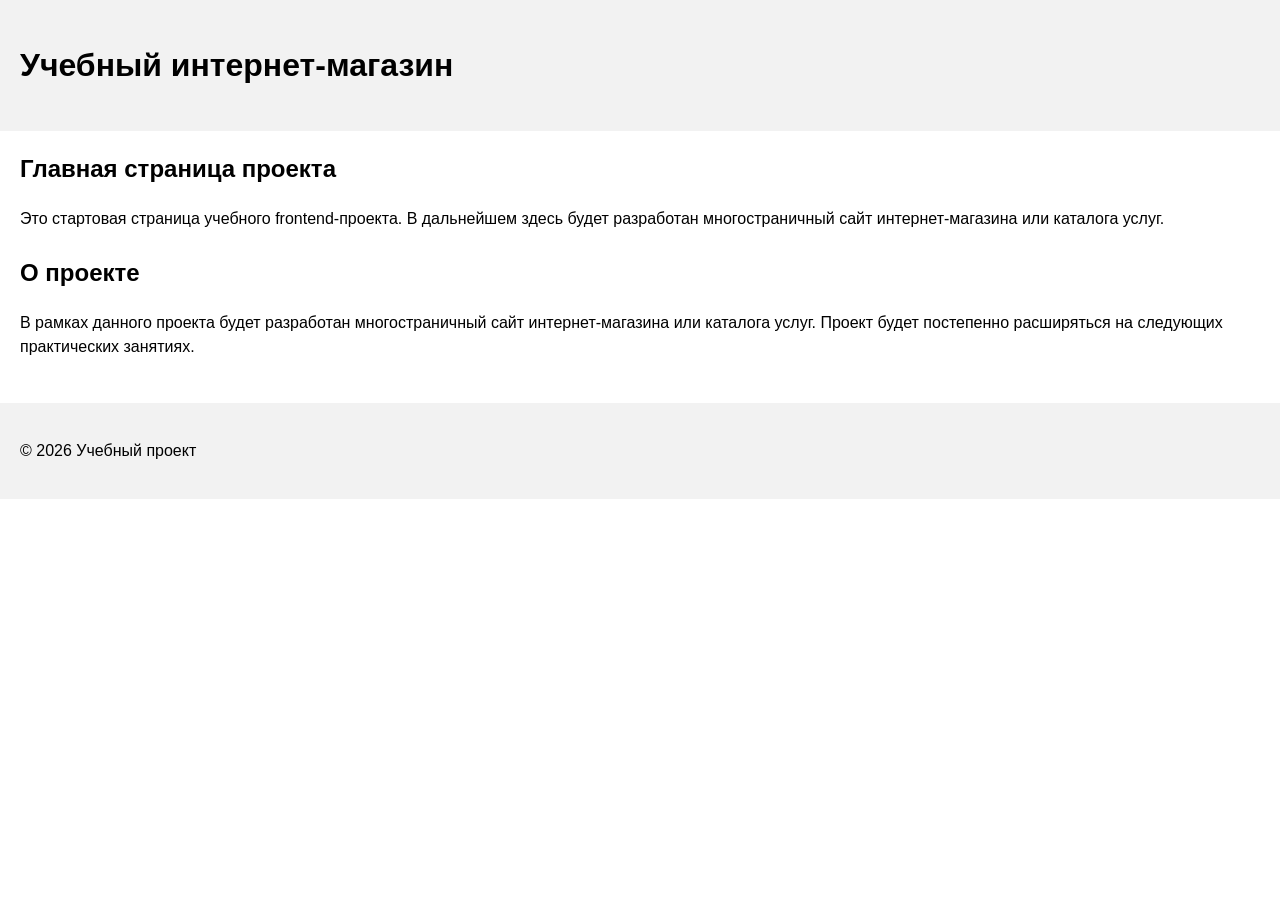
==== index.html @ 0b321aee "feat: add project description section" ====
<!DOCTYPE html>
<html lang="ru">
<head>
  <meta charset="UTF-8">
  <meta name="viewport" content="width=device-width, initial-scale=1.0">
  <title>Каталог товаров</title>
  <link rel="stylesheet" href="css/style.css">
</head>
<body>
  <header>
    <h1>Учебный интернет-магазин</h1>
  </header>

  <main>
    <section>
      <h2>Главная страница проекта</h2>
      <p>
        Это стартовая страница учебного frontend-проекта.
        В дальнейшем здесь будет разработан многостраничный сайт
        интернет-магазина или каталога услуг.
      </p>
    </section>
    <section>
  <h2>О проекте</h2>
  <p>
    В рамках данного проекта будет разработан многостраничный сайт
    интернет-магазина или каталога услуг. Проект будет постепенно
    расширяться на следующих практических занятиях.
  </p>
</section>
  </main>

  <footer>
    <p>&copy; 2026 Учебный проект</p>
  </footer>
</body>
</html>
---- css/style.css ----
body {
  margin: 0;
  font-family: Arial, sans-serif;
  line-height: 1.5;
}

header,
main,
footer {
  padding: 20px;
}

header {
  background-color: #f2f2f2;
}

footer {
  background-color: #f2f2f2;
}

section {
  margin-bottom: 24px;
}

section h2 {
  margin-top: 0;
}
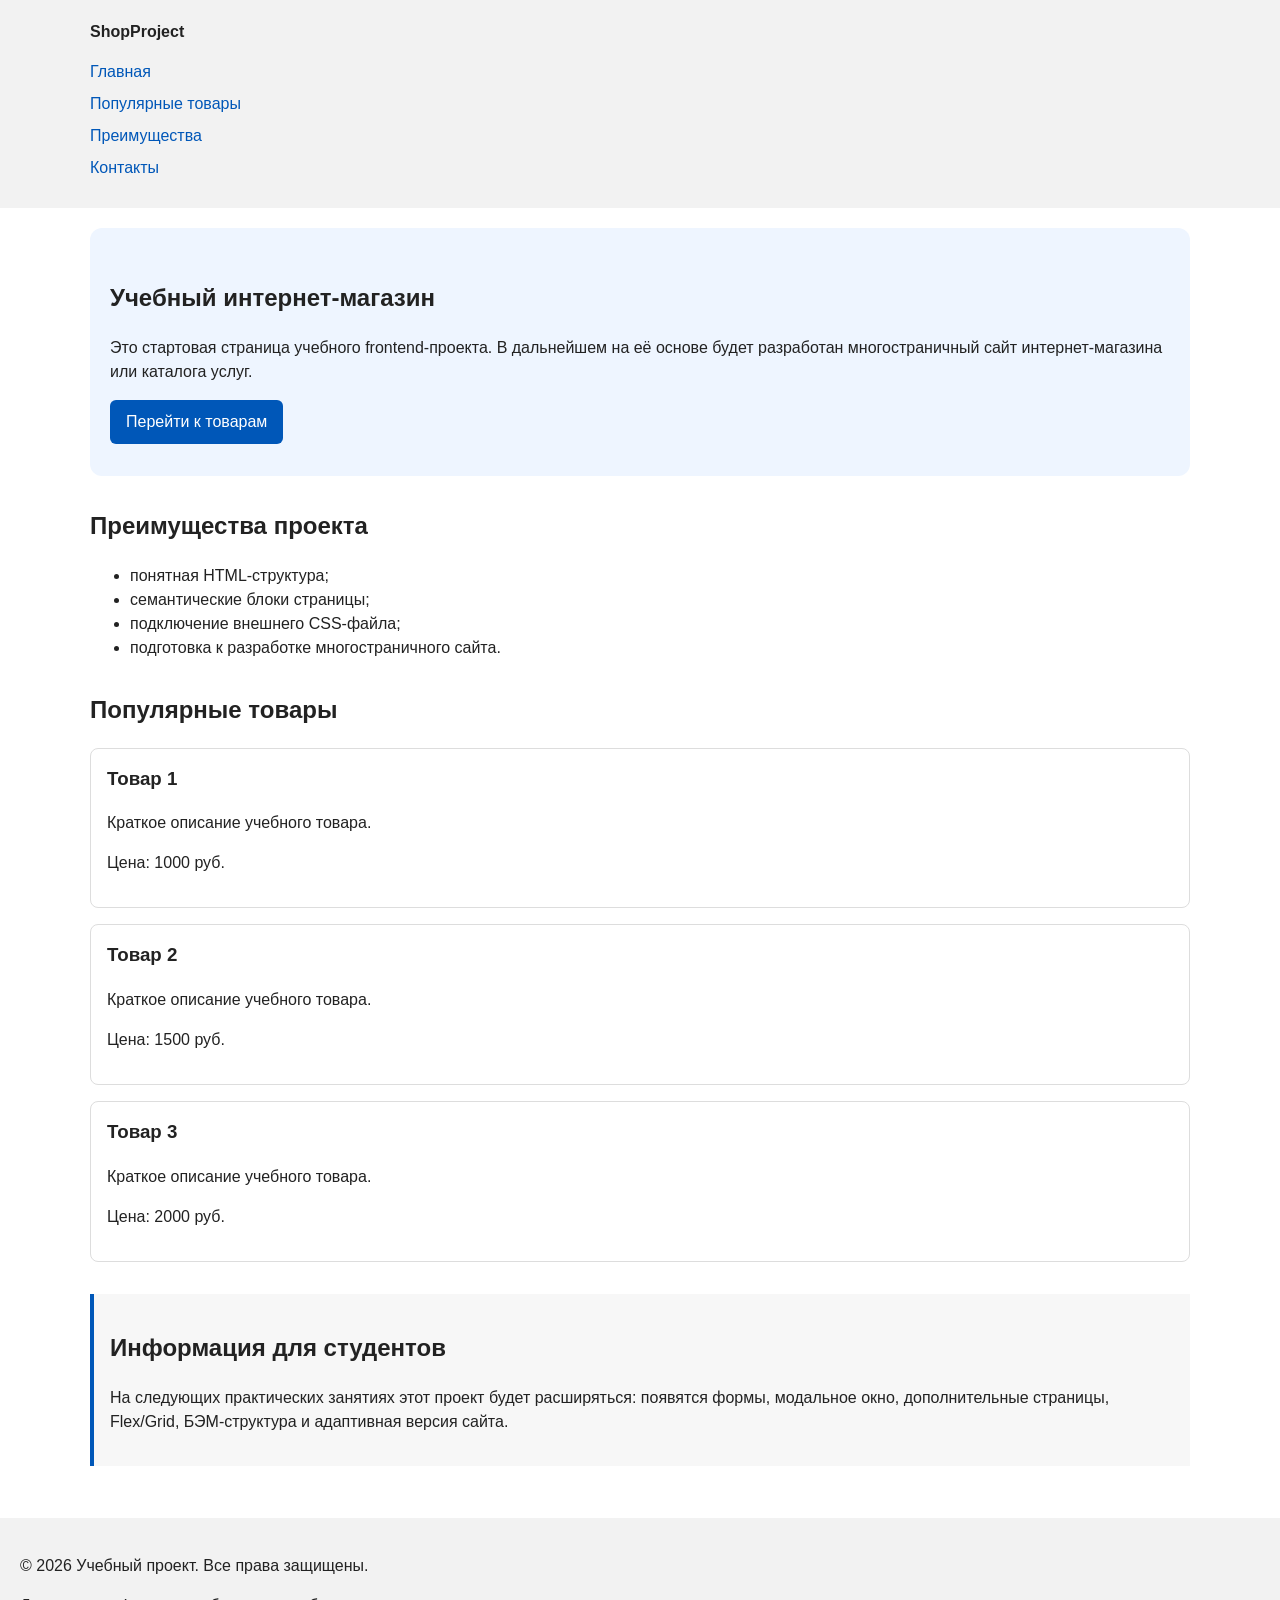
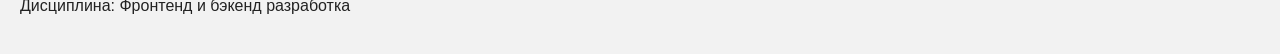
==== commit b75ab340: "feat: add semantic HTML structure and base CSS styles" ====
--- a/index.html
+++ b/index.html
@@ -6,32 +6,84 @@
   <title>Каталог товаров</title>
   <link rel="stylesheet" href="css/style.css">
 </head>
+
 <body>
   <header>
-    <h1>Учебный интернет-магазин</h1>
-  </header>
+  <div class="site-header">
+    <a class="site-logo" href="index.html">ShopProject</a>
 
-  <main>
-    <section>
-      <h2>Главная страница проекта</h2>
-      <p>
-        Это стартовая страница учебного frontend-проекта.
-        В дальнейшем здесь будет разработан многостраничный сайт
-        интернет-магазина или каталога услуг.
-      </p>
-    </section>
-    <section>
-  <h2>О проекте</h2>
+    <nav class="site-nav" aria-label="Основная навигация">
+      <ul class="site-nav__list">
+        <li><a href="index.html">Главная</a></li>
+        <li><a href="#popular">Популярные товары</a></li>
+        <li><a href="#advantages">Преимущества</a></li>
+        <li><a href="#contacts">Контакты</a></li>
+      </ul>
+    </nav>
+  </div>
+</header>
+
+<main>
+  <!-- Основное содержимое страницы -->
+   <section class="hero">
+  <h1>Учебный интернет-магазин</h1>
   <p>
-    В рамках данного проекта будет разработан многостраничный сайт
-    интернет-магазина или каталога услуг. Проект будет постепенно
-    расширяться на следующих практических занятиях.
+    Это стартовая страница учебного frontend-проекта.
+    В дальнейшем на её основе будет разработан многостраничный сайт
+    интернет-магазина или каталога услуг.
   </p>
+  <a class="button" href="#popular">Перейти к товарам</a>
 </section>
-  </main>
 
-  <footer>
-    <p>&copy; 2026 Учебный проект</p>
-  </footer>
+<section class="section" id="advantages">
+  <h2>Преимущества проекта</h2>
+
+  <ul class="advantages-list">
+    <li>понятная HTML-структура;</li>
+    <li>семантические блоки страницы;</li>
+    <li>подключение внешнего CSS-файла;</li>
+    <li>подготовка к разработке многостраничного сайта.</li>
+  </ul>
+</section>
+
+<section class="section" id="popular">
+  <h2>Популярные товары</h2>
+
+  <article class="product-card">
+    <h3>Товар 1</h3>
+    <p>Краткое описание учебного товара.</p>
+    <p>Цена: 1000 руб.</p>
+  </article>
+
+  <article class="product-card">
+    <h3>Товар 2</h3>
+    <p>Краткое описание учебного товара.</p>
+    <p>Цена: 1500 руб.</p>
+  </article>
+
+  <article class="product-card">
+    <h3>Товар 3</h3>
+    <p>Краткое описание учебного товара.</p>
+    <p>Цена: 2000 руб.</p>
+  </article>
+</section>
+
+<aside class="aside-info">
+  <h2>Информация для студентов</h2>
+  <p>
+    На следующих практических занятиях этот проект будет расширяться:
+    появятся формы, модальное окно, дополнительные страницы, Flex/Grid,
+    БЭМ-структура и адаптивная версия сайта.
+  </p>
+</aside>
+
+</main>
+
+<footer id="contacts">
+  <p>&copy; 2026 Учебный проект. Все права защищены.</p>
+  <p>Дисциплина: Фронтенд и бэкенд разработка</p>
+</footer>
+
 </body>
+
 </html>
--- a/css/style.css
+++ b/css/style.css
@@ -1,15 +1,195 @@
+/* 
+  Универсальное правило для всех элементов.
+  border-box делает расчёт размеров более понятным:
+  width включает content, padding и border.
+*/
+* {
+  box-sizing: border-box;
+}
+
+/*
+  Убираем стандартный внешний отступ браузера у body.
+  Без этого вокруг страницы может появиться белая рамка.
+*/
 body {
   margin: 0;
   font-family: Arial, sans-serif;
   line-height: 1.5;
-}
-
+  color: #222222;
+  background-color: #ffffff;
+}
+
+/*
+  Задаём внутренние отступы для основных областей страницы.
+  Это делает содержимое визуально отделённым от краёв окна браузера.
+*/
 header,
 main,
 footer {
   padding: 20px;
 }
 
+/*
+  Оформляем шапку страницы.
+  Пока используется простой светло-серый фон.
+*/
+header {
+  background-color: #f2f2f2;
+}
+
+/*
+  Оформляем подвал страницы тем же фоном,
+  чтобы визуально отделить его от основного содержимого.
+*/
+footer {
+  background-color: #f2f2f2;
+}
+
+/*
+  Ограничиваем ширину содержимого шапки,
+  чтобы оно не растягивалось слишком сильно на широких экранах.
+*/
+.site-header {
+  max-width: 1100px;
+  margin: 0 auto;
+}
+
+/*
+  Оформляем текстовый логотип.
+*/
+.site-logo {
+  font-weight: bold;
+  text-decoration: none;
+  color: #222222;
+}
+
+/*
+  Убираем стандартные отступы и маркеры списка навигации.
+*/
+.site-nav__list {
+  padding: 0;
+  margin: 16px 0 0;
+  list-style: none;
+}
+
+/*
+  Добавляем расстояние между пунктами меню.
+*/
+.site-nav__list li {
+  margin-bottom: 8px;
+}
+
+/*
+  Оформляем ссылки меню.
+*/
+.site-nav__list a {
+  color: #0057b8;
+  text-decoration: none;
+}
+
+/*
+  При наведении мыши подчёркиваем ссылку.
+  Подробно состояния интерфейса будут рассмотрены в практической работе 1.7.
+*/
+.site-nav__list a:hover {
+  text-decoration: underline;
+}
+
+/*
+  Hero-блок — первый крупный блок страницы.
+  Он визуально отделяется от остальных разделов фоном и отступами.
+*/
+.hero {
+  max-width: 1100px;
+  margin: 0 auto 32px;
+  padding: 32px 20px;
+  background-color: #eef5ff;
+  border-radius: 12px;
+}
+
+/*
+  Общий класс для разделов страницы.
+*/
+.section {
+  max-width: 1100px;
+  margin: 0 auto 32px;
+}
+
+/*
+  Убираем лишний верхний отступ у заголовков разделов.
+*/
+.section h2 {
+  margin-top: 0;
+}
+
+/*
+  Карточка товара — самостоятельный блок.
+  На следующих занятиях карточки будут доработаны и выстроены в сетку.
+*/
+.product-card {
+  margin-bottom: 16px;
+  padding: 16px;
+  border: 1px solid #dddddd;
+  border-radius: 8px;
+  background-color: #ffffff;
+}
+
+/*
+  Убираем лишний верхний отступ у заголовка карточки.
+*/
+.product-card h3 {
+  margin-top: 0;
+}
+
+/*
+  Пока это обычная ссылка, но визуально она оформляется как кнопка.
+*/
+.button {
+  display: inline-block;
+  padding: 10px 16px;
+  color: #ffffff;
+  background-color: #0057b8;
+  text-decoration: none;
+  border-radius: 6px;
+}
+
+/*
+  Простое состояние наведения для кнопки.
+*/
+.button:hover {
+  background-color: #003f86;
+}
+
+/*
+  Дополнительный информационный блок.
+*/
+.aside-info {
+  max-width: 1100px;
+  margin: 0 auto 32px;
+  padding: 16px;
+  border-left: 4px solid #0057b8;
+  background-color: #f7f7f7;
+}
+
+
+
+
+
+
+
+
+
+
+
+
+
+
+header,
+main,
+footer {
+  padding: 20px;
+}
+
 header {
   background-color: #f2f2f2;
 }
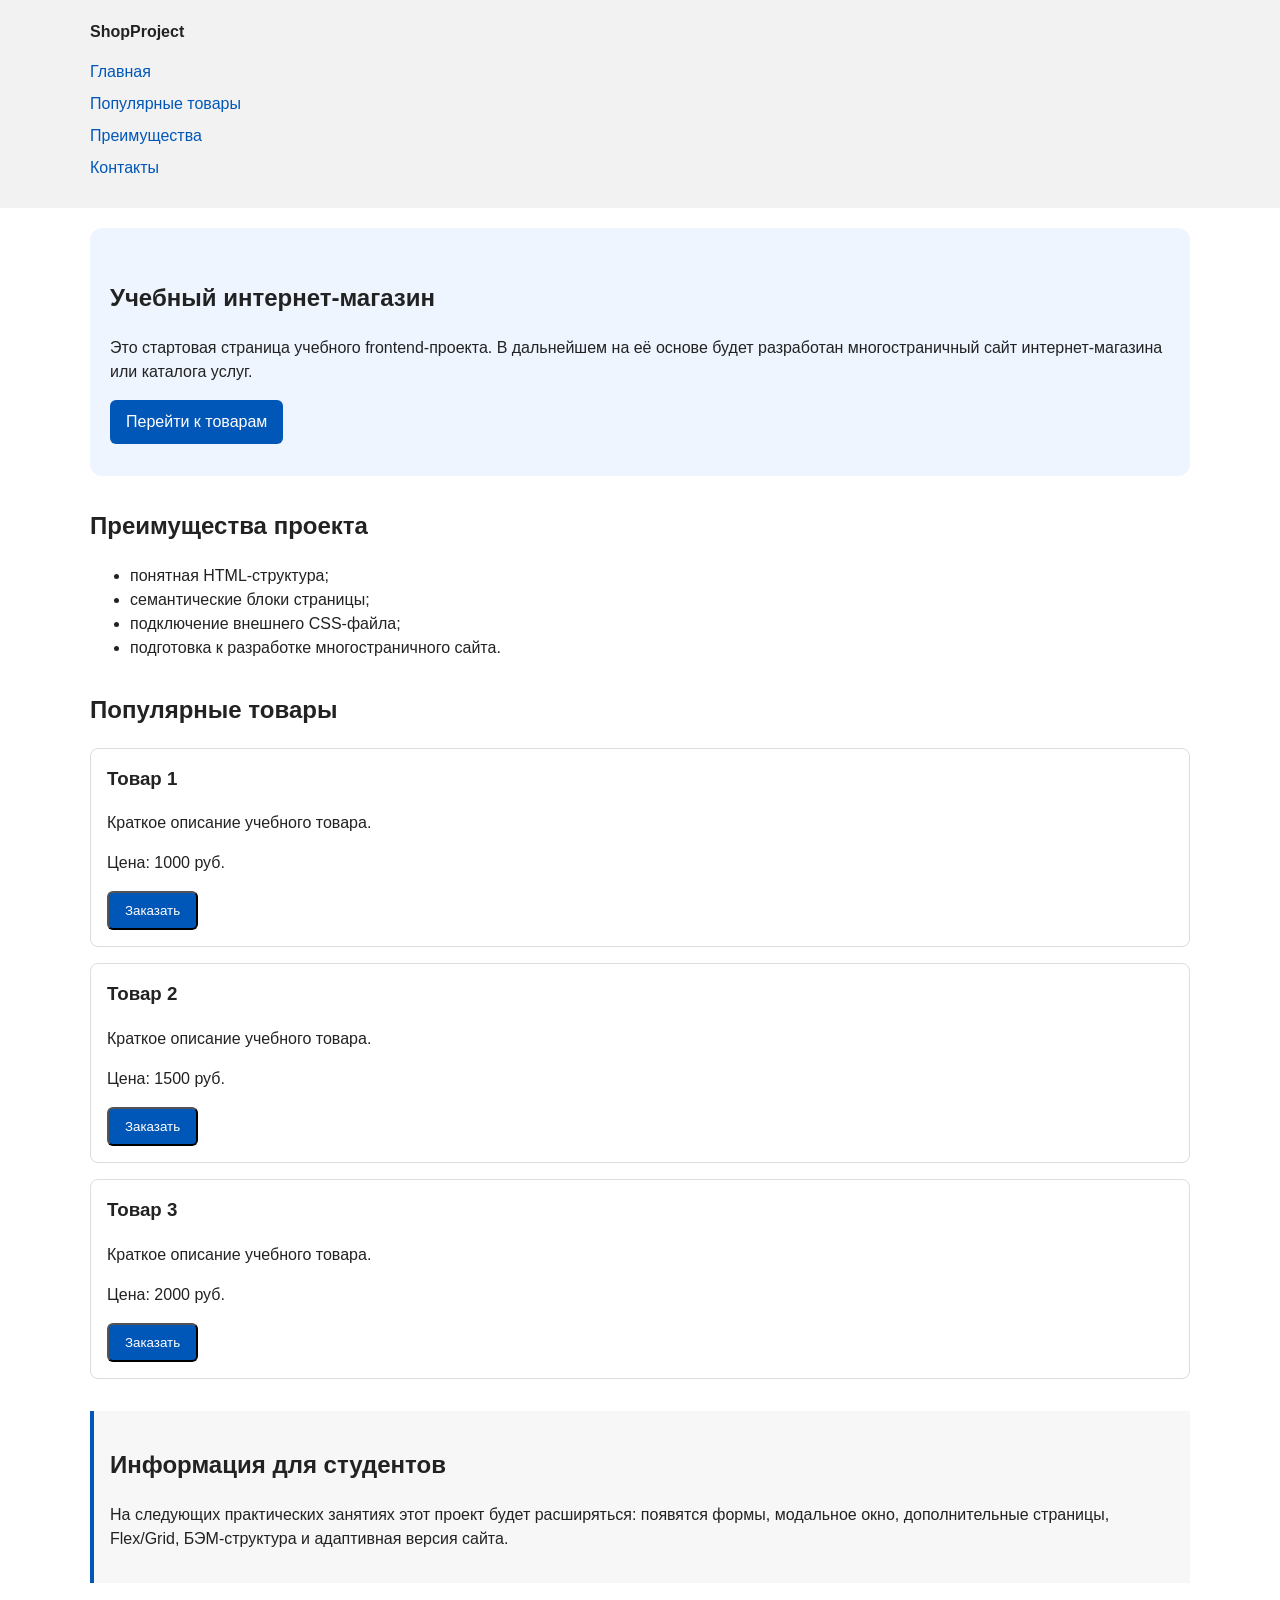
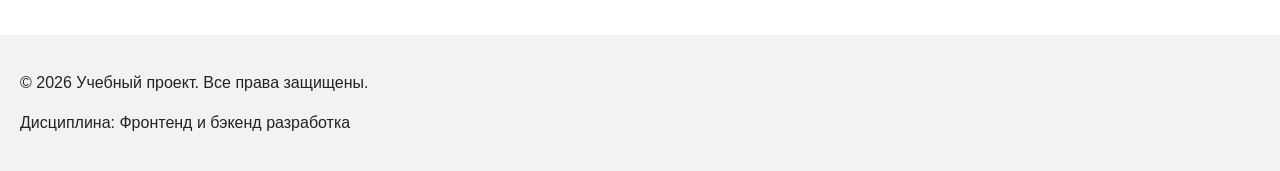
==== commit 8013ca95: "feat: add order form modal and validation" ====
--- a/index.html
+++ b/index.html
@@ -5,6 +5,7 @@
   <meta name="viewport" content="width=device-width, initial-scale=1.0">
   <title>Каталог товаров</title>
   <link rel="stylesheet" href="css/style.css">
+  <script src="js/main.js" defer></script>
 </head>
 
 <body>
@@ -53,18 +54,22 @@
     <h3>Товар 1</h3>
     <p>Краткое описание учебного товара.</p>
     <p>Цена: 1000 руб.</p>
+    <button class="button product-card__button" type="button" data-product="Товар 1">Заказать</button>
+
   </article>
 
   <article class="product-card">
     <h3>Товар 2</h3>
     <p>Краткое описание учебного товара.</p>
     <p>Цена: 1500 руб.</p>
+    <button class="button product-card__button" type="button" data-product="Товар 1">Заказать</button>
   </article>
 
   <article class="product-card">
     <h3>Товар 3</h3>
     <p>Краткое описание учебного товара.</p>
     <p>Цена: 2000 руб.</p>
+    <button class="button product-card__button" type="button" data-product="Товар 1">Заказать</button>
   </article>
 </section>
 
@@ -84,6 +89,103 @@
   <p>Дисциплина: Фронтенд и бэкенд разработка</p>
 </footer>
 
+<dialog class="order-dialog" id="order-dialog" aria-labelledby="order-dialog-title">
+  <h2 id="order-dialog-title">Оформление заявки</h2>
+
+  <form class="order-form" id="order-form" action="#" method="post" novalidate>
+    <input id="selected-product" name="selected-product" type="hidden">
+
+    <div class="form-field">
+      <label for="order-name">Имя</label>
+      <input
+        id="order-name"
+        name="name"
+        type="text"
+        placeholder="Введите ваше имя"
+        minlength="2"
+        autocomplete="given-name"
+        required
+      >
+    </div>
+
+    <div class="form-field">
+      <label for="order-email">E-mail</label>
+      <input
+        id="order-email"
+        name="email"
+        type="email"
+        placeholder="example@mail.ru"
+        autocomplete="email"
+        required
+      >
+    </div>
+
+    <div class="form-field">
+      <label for="order-phone">Телефон</label>
+      <input
+        id="order-phone"
+        name="phone"
+        type="tel"
+        inputmode="tel"
+        placeholder="+7 (900) 000-00-00"
+        pattern="^\+7 \(\d{3}\) \d{3}-\d{2}-\d{2}$"
+        required
+      >
+      <small>Формат: +7 (900) 000-00-00</small>
+    </div>
+
+    <div class="form-field">
+      <label for="order-date">Дата связи</label>
+      <input
+        id="order-date"
+        name="date"
+        type="date"
+      >
+    </div>
+
+    <div class="form-field">
+      <label for="order-topic">Тема заявки</label>
+      <select id="order-topic" name="topic" required>
+        <option value="">Выберите тему</option>
+        <option value="product">Заказ товара</option>
+        <option value="consultation">Консультация</option>
+        <option value="delivery">Доставка</option>
+      </select>
+    </div>
+
+    <div class="form-field">
+      <label for="order-comment">Комментарий</label>
+      <textarea
+        id="order-comment"
+        name="comment"
+        rows="4"
+        placeholder="Укажите дополнительную информацию"
+      ></textarea>
+    </div>
+
+    <div class="form-field form-field--checkbox">
+      <label>
+        <input
+          id="order-agreement"
+          name="agreement"
+          type="checkbox"
+          required
+        >
+        Я согласен на обработку данных
+      </label>
+    </div>
+
+    <div class="form-actions">
+      <button type="button" id="close-order-dialog">Закрыть</button>
+      <button type="submit">Отправить заявку</button>
+    </div>
+  </form>
+</dialog>
+
+<p class="success-message" id="success-message" hidden>
+  Форма успешно отправлена!
+</p>
+
 </body>
 
 </html>
--- a/css/style.css
+++ b/css/style.css
@@ -171,37 +171,104 @@
   background-color: #f7f7f7;
 }
 
-
-
-
-
-
-
-
-
-
-
-
-
-
-header,
-main,
-footer {
-  padding: 20px;
-}
-
-header {
-  background-color: #f2f2f2;
-}
-
-footer {
-  background-color: #f2f2f2;
-}
-
-section {
-  margin-bottom: 24px;
-}
-
-section h2 {
-  margin-top: 0;
-}
+/*
+  Модальное окно.
+  Элемент dialog сам умеет открываться поверх страницы.
+*/
+.order-dialog {
+  width: min(100% - 32px, 560px);
+  padding: 24px;
+  border: none;
+  border-radius: 12px;
+}
+
+/*
+  Затемнение фона за модальным окном.
+*/
+.order-dialog::backdrop {
+  background-color: rgba(0, 0, 0, 0.5);
+}
+
+/*
+  Поле формы.
+  Каждый блок получает нижний отступ.
+*/
+.form-field {
+  margin-bottom: 16px;
+}
+
+/*
+  Подпись поля.
+*/
+.form-field label {
+  display: block;
+  margin-bottom: 6px;
+}
+
+/*
+  Основные поля формы.
+*/
+.form-field input,
+.form-field select,
+.form-field textarea {
+  width: 100%;
+  padding: 10px 12px;
+  border: 1px solid #cccccc;
+  border-radius: 6px;
+  font: inherit;
+}
+
+/*
+  Checkbox не должен занимать всю ширину.
+*/
+.form-field input[type="checkbox"] {
+  width: auto;
+}
+
+/*
+  Подсказка под полем телефона.
+*/
+.form-field small {
+  display: block;
+  margin-top: 4px;
+  color: #666666;
+}
+
+/*
+  Видимый фокус для клавиатурной навигации.
+*/
+.form-field input:focus-visible,
+.form-field select:focus-visible,
+.form-field textarea:focus-visible,
+.form-actions button:focus-visible {
+  outline: 2px solid #0057b8;
+  outline-offset: 2px;
+}
+
+/*
+  Подсветка ошибочных полей.
+  Атрибут aria-invalid будет добавляться через JavaScript.
+*/
+[aria-invalid="true"] {
+  border-color: #b00020;
+}
+
+/*
+  Кнопки формы.
+*/
+.form-actions {
+  display: flex;
+  gap: 12px;
+  margin-top: 20px;
+}
+
+/*
+  Сообщение об успешной отправке.
+*/
+.success-message {
+  max-width: 1100px;
+  margin: 24px auto;
+  padding: 16px;
+  border-left: 4px solid #168a2f;
+  background-color: #eefaf0;
+}
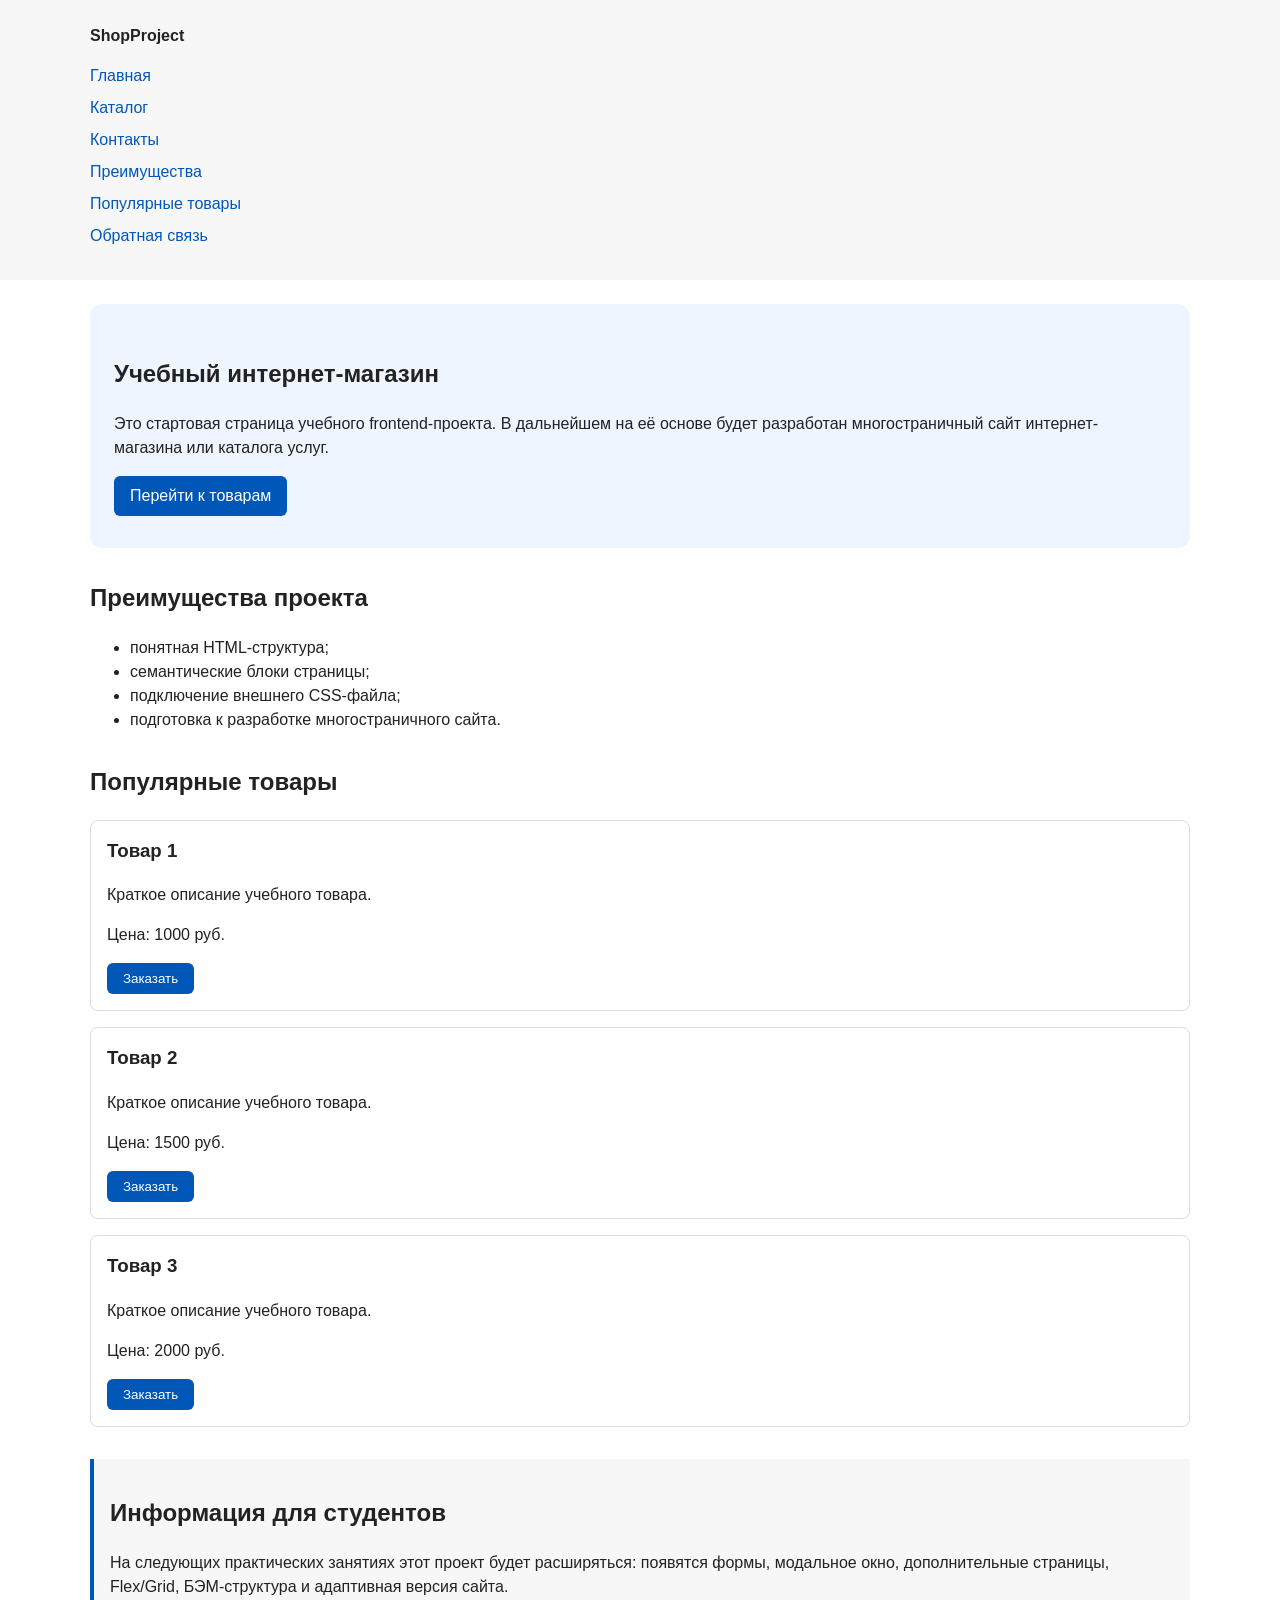
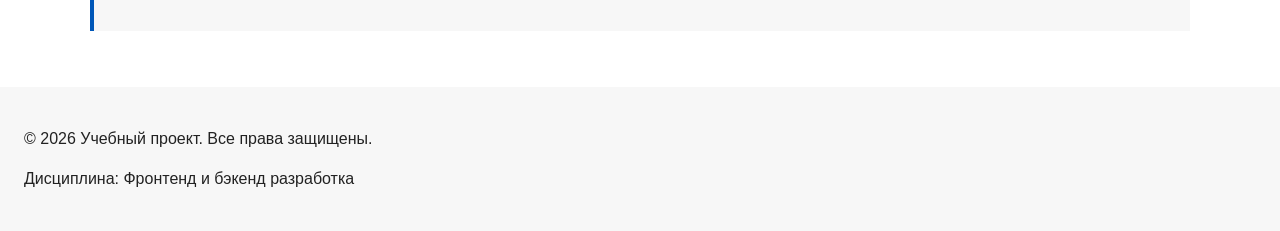
==== commit 439623d3: "feat: add multi-page structure navigation and anchors" ====
--- a/index.html
+++ b/index.html
@@ -6,23 +6,30 @@
   <title>Каталог товаров</title>
   <link rel="stylesheet" href="css/style.css">
   <script src="js/main.js" defer></script>
+  <meta property="og:type" content="website">
+  <meta property="og:title" content="Учебный интернет-магазин">
+  <meta property="og:description" content="Учебный frontend-проект интернет-магазина.">
+  <meta property="og:image" content="https://yuli0807.github.io/kr1-html-css-shop/images/preview.jpg">
+
 </head>
 
 <body>
   <header>
-  <div class="site-header">
-    <a class="site-logo" href="index.html">ShopProject</a>
+    <div class="site-header">
+      <a class="site-logo" href="index.html">ShopProject</a>
 
-    <nav class="site-nav" aria-label="Основная навигация">
-      <ul class="site-nav__list">
-        <li><a href="index.html">Главная</a></li>
-        <li><a href="#popular">Популярные товары</a></li>
-        <li><a href="#advantages">Преимущества</a></li>
-        <li><a href="#contacts">Контакты</a></li>
-      </ul>
-    </nav>
-  </div>
-</header>
+      <nav class="site-nav" aria-label="Основная навигация">
+        <ul class="site-nav__list">
+          <li><a href="index.html">Главная</a></li>
+          <li><a href="catalog.html">Каталог</a></li>
+          <li><a href="contacts.html">Контакты</a></li>
+          <li><a href="index.html#advantages">Преимущества</a></li>
+          <li><a href="index.html#popular">Популярные товары</a></li>
+          <li><a href="index.html#contacts">Обратная связь</a></li>
+        </ul>
+      </nav>
+    </div>
+  </header>
 
 <main>
   <!-- Основное содержимое страницы -->
@@ -55,7 +62,6 @@
     <p>Краткое описание учебного товара.</p>
     <p>Цена: 1000 руб.</p>
     <button class="button product-card__button" type="button" data-product="Товар 1">Заказать</button>
-
   </article>
 
   <article class="product-card">
--- a/css/style.css
+++ b/css/style.css
@@ -1,3 +1,57 @@
+/* 
+  Плавная прокрутка к якорям 
+*/
+html {
+  scroll-behavior: smooth;
+}
+
+
+
+
+
+/* ===============================
+   1. Переменные проекта
+   =============================== */
+
+:root {
+  /* Основные цвета проекта */
+  --color-bg: #ffffff;
+  --color-text: #222222;
+  --color-muted: #666666;
+  --color-primary: #0057b8;
+  --color-primary-dark: #003f86;
+  --color-border: #dddddd;
+  --color-surface: #f7f7f7;
+  --color-surface-accent: #eef5ff;
+  --color-danger: #b00020;
+  --color-success: #168a2f;
+  --color-success-bg: #eefaf0;
+  --color-white: #ffffff;
+
+  /* Отступы */
+  --space-xs: 4px;
+  --space-sm: 8px;
+  --space-md: 16px;
+  --space-lg: 24px;
+  --space-xl: 32px;
+
+  /* Скругления */
+  --radius-sm: 6px;
+  --radius-md: 8px;
+  --radius-lg: 12px;
+
+  /* Размеры */
+  --container-width: 1100px;
+}
+
+
+
+
+
+/* ===============================
+   2. Базовые стили
+   =============================== */
+
 /* 
   Универсальное правило для всех элементов.
   border-box делает расчёт размеров более понятным:
@@ -15,8 +69,8 @@
   margin: 0;
   font-family: Arial, sans-serif;
   line-height: 1.5;
-  color: #222222;
-  background-color: #ffffff;
+  color: var(--color-text);
+  background-color: var(--color-bg);
 }
 
 /*
@@ -33,8 +87,14 @@
   Оформляем шапку страницы.
   Пока используется простой светло-серый фон.
 */
+header,
+main,
+footer {
+  padding: var(--space-lg);
+}
+
 header {
-  background-color: #f2f2f2;
+  background-color: var(--color-surface);
 }
 
 /*
@@ -42,8 +102,69 @@
   чтобы визуально отделить его от основного содержимого.
 */
 footer {
-  background-color: #f2f2f2;
-}
+  background-color: var(--color-surface);
+}
+
+
+
+
+
+/* ===============================
+   3. Общие элементы интерфейса
+   =============================== */
+
+a {
+  color: var(--color-primary);
+}
+
+a:hover {
+  color: var(--color-primary-dark);
+}
+
+a:focus-visible {
+  outline: 2px solid var(--color-primary);
+  outline-offset: 3px;
+}
+
+/*
+  Пока это обычная ссылка, но визуально она оформляется как кнопка.
+*/
+.button {
+  display: inline-block;
+  padding: var(--space-sm) var(--space-md);
+  color: var(--color-white);
+  background-color: var(--color-primary);
+  text-decoration: none;
+  border: none;
+  border-radius: var(--radius-sm);
+  cursor: pointer;
+}
+
+/*
+  Простое состояние наведения для кнопки.
+*/
+.button:hover {
+  color: var(--color-white);
+  background-color: var(--color-primary-dark);
+}
+
+.button:focus-visible {
+  outline: 2px solid var(--color-primary);
+  outline-offset: 3px;
+}
+
+.button:disabled {
+  opacity: 0.6;
+  cursor: not-allowed;
+}
+
+
+
+
+
+/* ===============================
+   4. Компоненты страницы
+   =============================== */
 
 /*
   Ограничиваем ширину содержимого шапки,
@@ -100,24 +221,18 @@
   Он визуально отделяется от остальных разделов фоном и отступами.
 */
 .hero {
-  max-width: 1100px;
-  margin: 0 auto 32px;
-  padding: 32px 20px;
-  background-color: #eef5ff;
-  border-radius: 12px;
-}
-
-/*
-  Общий класс для разделов страницы.
-*/
+  max-width: var(--container-width);
+  margin: 0 auto var(--space-xl);
+  padding: var(--space-xl) var(--space-lg);
+  background-color: var(--color-surface-accent);
+  border-radius: var(--radius-lg);
+}
+
 .section {
-  max-width: 1100px;
-  margin: 0 auto 32px;
-}
-
-/*
-  Убираем лишний верхний отступ у заголовков разделов.
-*/
+  max-width: var(--container-width);
+  margin: 0 auto var(--space-xl);
+}
+
 .section h2 {
   margin-top: 0;
 }
@@ -127,49 +242,63 @@
   На следующих занятиях карточки будут доработаны и выстроены в сетку.
 */
 .product-card {
-  margin-bottom: 16px;
-  padding: 16px;
-  border: 1px solid #dddddd;
-  border-radius: 8px;
-  background-color: #ffffff;
-}
-
-/*
-  Убираем лишний верхний отступ у заголовка карточки.
-*/
+  margin-bottom: var(--space-md);
+  padding: var(--space-md);
+  border: 1px solid var(--color-border);
+  border-radius: var(--radius-md);
+  background-color: var(--color-bg);
+}
+
+.product-card:hover {
+  border-color: var(--color-primary);
+}
+
 .product-card h3 {
   margin-top: 0;
 }
 
 /*
-  Пока это обычная ссылка, но визуально она оформляется как кнопка.
-*/
-.button {
-  display: inline-block;
-  padding: 10px 16px;
-  color: #ffffff;
-  background-color: #0057b8;
-  text-decoration: none;
-  border-radius: 6px;
-}
-
-/*
-  Простое состояние наведения для кнопки.
-*/
-.button:hover {
-  background-color: #003f86;
-}
-
-/*
   Дополнительный информационный блок.
 */
 .aside-info {
-  max-width: 1100px;
-  margin: 0 auto 32px;
-  padding: 16px;
-  border-left: 4px solid #0057b8;
-  background-color: #f7f7f7;
-}
+  max-width: var(--container-width);
+  margin: 0 auto var(--space-xl);
+  padding: var(--space-md);
+  border-left: 4px solid var(--color-primary);
+  background-color: var(--color-surface);
+}
+
+/*
+  Хлебные крошки
+*/
+.breadcrumbs {
+  max-width: var(--container-width);
+  margin: 0 auto var(--space-md);
+  font-size: 14px;
+  color: var(--color-muted);
+}
+
+.breadcrumbs a {
+  color: var(--color-primary);
+}
+
+.breadcrumbs span::before {
+  content: " / ";
+  color: var(--color-muted);
+}
+
+:target {
+  outline: 2px dashed var(--color-primary);
+  outline-offset: 4px;
+}
+
+
+
+
+
+/* ===============================
+   5. Форма и модальное окно
+   =============================== */
 
 /*
   Модальное окно.
@@ -177,9 +306,9 @@
 */
 .order-dialog {
   width: min(100% - 32px, 560px);
-  padding: 24px;
+  padding: var(--space-lg);
   border: none;
-  border-radius: 12px;
+  border-radius: var(--radius-lg);
 }
 
 /*
@@ -194,7 +323,7 @@
   Каждый блок получает нижний отступ.
 */
 .form-field {
-  margin-bottom: 16px;
+  margin-bottom: var(--space-md);
 }
 
 /*
@@ -202,7 +331,7 @@
 */
 .form-field label {
   display: block;
-  margin-bottom: 6px;
+  margin-bottom: var(--space-xs);
 }
 
 /*
@@ -213,8 +342,8 @@
 .form-field textarea {
   width: 100%;
   padding: 10px 12px;
-  border: 1px solid #cccccc;
-  border-radius: 6px;
+  border: 1px solid var(--color-border);
+  border-radius: var(--radius-sm);
   font: inherit;
 }
 
@@ -230,8 +359,14 @@
 */
 .form-field small {
   display: block;
-  margin-top: 4px;
-  color: #666666;
+  margin-top: var(--space-xs);
+  color: var(--color-muted);
+}
+
+.form-field input:hover,
+.form-field select:hover,
+.form-field textarea:hover {
+  border-color: var(--color-primary);
 }
 
 /*
@@ -241,8 +376,8 @@
 .form-field select:focus-visible,
 .form-field textarea:focus-visible,
 .form-actions button:focus-visible {
-  outline: 2px solid #0057b8;
-  outline-offset: 2px;
+  outline: 2px solid var(--color-primary);
+  outline-offset: 3px;
 }
 
 /*
@@ -250,7 +385,7 @@
   Атрибут aria-invalid будет добавляться через JavaScript.
 */
 [aria-invalid="true"] {
-  border-color: #b00020;
+  border-color: var(--color-danger);
 }
 
 /*
@@ -266,9 +401,9 @@
   Сообщение об успешной отправке.
 */
 .success-message {
-  max-width: 1100px;
-  margin: 24px auto;
-  padding: 16px;
-  border-left: 4px solid #168a2f;
-  background-color: #eefaf0;
-}
+  max-width: var(--container-width);
+  margin: var(--space-lg) auto;
+  padding: var(--space-md);
+  border-left: 4px solid var(--color-success);
+  background-color: var(--color-success-bg);
+}
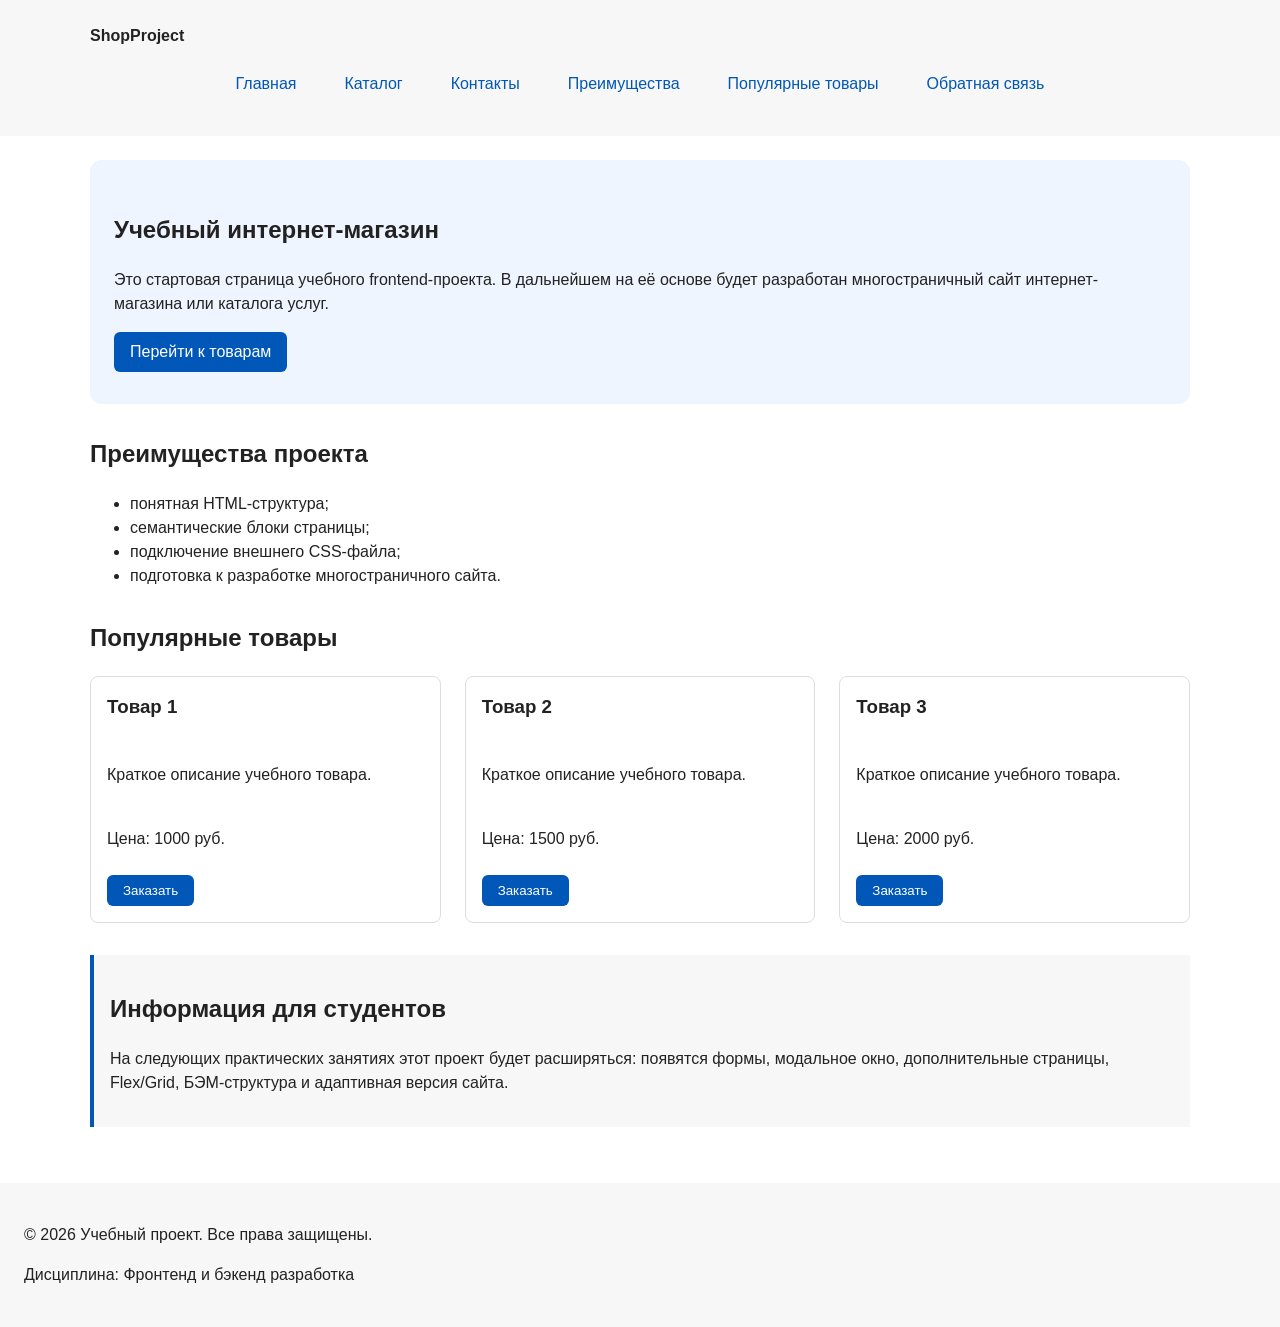
==== commit ae25832a: "feat: add flex navigation and grid catalog layout" ====
--- a/index.html
+++ b/index.html
@@ -57,27 +57,36 @@
 <section class="section" id="popular">
   <h2>Популярные товары</h2>
 
-  <article class="product-card">
-    <h3>Товар 1</h3>
-    <p>Краткое описание учебного товара.</p>
-    <p>Цена: 1000 руб.</p>
-    <button class="button product-card__button" type="button" data-product="Товар 1">Заказать</button>
-  </article>
-
-  <article class="product-card">
-    <h3>Товар 2</h3>
-    <p>Краткое описание учебного товара.</p>
-    <p>Цена: 1500 руб.</p>
-    <button class="button product-card__button" type="button" data-product="Товар 1">Заказать</button>
-  </article>
-
-  <article class="product-card">
-    <h3>Товар 3</h3>
-    <p>Краткое описание учебного товара.</p>
-    <p>Цена: 2000 руб.</p>
-    <button class="button product-card__button" type="button" data-product="Товар 1">Заказать</button>
-  </article>
+  <div class="products-grid">
+    <article class="product-card">
+      <h3>Товар 1</h3>
+      <p>Краткое описание учебного товара.</p>
+      <p>Цена: 1000 руб.</p>
+      <button class="button product-card__button" type="button" data-product="Товар 1">
+        Заказать
+      </button>
+    </article>
+
+    <article class="product-card">
+      <h3>Товар 2</h3>
+      <p>Краткое описание учебного товара.</p>
+      <p>Цена: 1500 руб.</p>
+      <button class="button product-card__button" type="button" data-product="Товар 2">
+        Заказать
+      </button>
+    </article>
+
+    <article class="product-card">
+      <h3>Товар 3</h3>
+      <p>Краткое описание учебного товара.</p>
+      <p>Цена: 2000 руб.</p>
+      <button class="button product-card__button" type="button" data-product="Товар 3">
+        Заказать
+      </button>
+    </article>
+  </div>
 </section>
+
 
 <aside class="aside-info">
   <h2>Информация для студентов</h2>
--- a/css/style.css
+++ b/css/style.css
@@ -74,16 +74,6 @@
 }
 
 /*
-  Задаём внутренние отступы для основных областей страницы.
-  Это делает содержимое визуально отделённым от краёв окна браузера.
-*/
-header,
-main,
-footer {
-  padding: 20px;
-}
-
-/*
   Оформляем шапку страницы.
   Пока используется простой светло-серый фон.
 */
@@ -188,8 +178,13 @@
   Убираем стандартные отступы и маркеры списка навигации.
 */
 .site-nav__list {
+  display: flex;
+  flex-wrap: wrap;
+  justify-content: center;
+  align-items: center;
+  gap: var(--space-md);
   padding: 0;
-  margin: 16px 0 0;
+  margin: var(--space-md) 0 0;
   list-style: none;
 }
 
@@ -204,8 +199,11 @@
   Оформляем ссылки меню.
 */
 .site-nav__list a {
-  color: #0057b8;
+  display: inline-block;
+  padding: var(--space-sm) var(--space-md);
+  color: var(--color-primary);
   text-decoration: none;
+  border-radius: var(--radius-sm);
 }
 
 /*
@@ -213,7 +211,8 @@
   Подробно состояния интерфейса будут рассмотрены в практической работе 1.7.
 */
 .site-nav__list a:hover {
-  text-decoration: underline;
+  color: var(--color-white);
+  background-color: var(--color-primary);
 }
 
 /*
@@ -242,13 +241,21 @@
   На следующих занятиях карточки будут доработаны и выстроены в сетку.
 */
 .product-card {
-  margin-bottom: var(--space-md);
+  display: flex;
+  flex-direction: column;
+  gap: var(--space-sm);
+  margin-bottom: 0;
   padding: var(--space-md);
   border: 1px solid var(--color-border);
   border-radius: var(--radius-md);
   background-color: var(--color-bg);
 }
 
+.product-card .button {
+  margin-top: auto;
+  align-self: flex-start;
+}
+
 .product-card:hover {
   border-color: var(--color-primary);
 }
@@ -290,6 +297,71 @@
 :target {
   outline: 2px dashed var(--color-primary);
   outline-offset: 4px;
+}
+
+/*
+  Сетка товаров
+*/
+.products-grid {
+  display: grid;
+  grid-template-columns: repeat(3, 1fr);
+  gap: var(--space-lg);
+}
+
+/*
+  Страница каталога
+*/
+.catalog-layout {
+  max-width: var(--container-width);
+  margin: 0 auto var(--space-xl);
+  display: grid;
+  grid-template-columns: 260px 1fr;
+  grid-template-areas: "filters products";
+  gap: var(--space-lg);
+}
+
+.catalog-filters {
+  grid-area: filters;
+  padding: var(--space-md);
+  border: 1px solid var(--color-border);
+  border-radius: var(--radius-md);
+  background-color: var(--color-surface);
+}
+
+.catalog-products {
+  grid-area: products;
+}
+
+/*
+  Форма фильтров
+*/
+.filters-form {
+  display: grid;
+  gap: var(--space-md);
+}
+
+.filters-form fieldset {
+  margin: 0;
+  padding: var(--space-md);
+  border: 1px solid var(--color-border);
+  border-radius: var(--radius-sm);
+}
+
+.filters-form legend {
+  font-weight: 700;
+}
+
+.filters-form label {
+  display: block;
+  margin-bottom: var(--space-sm);
+}
+
+.filters-form input[type="number"] {
+  width: 100%;
+  padding: 8px 10px;
+  border: 1px solid var(--color-border);
+  border-radius: var(--radius-sm);
+  font: inherit;
 }
 
 
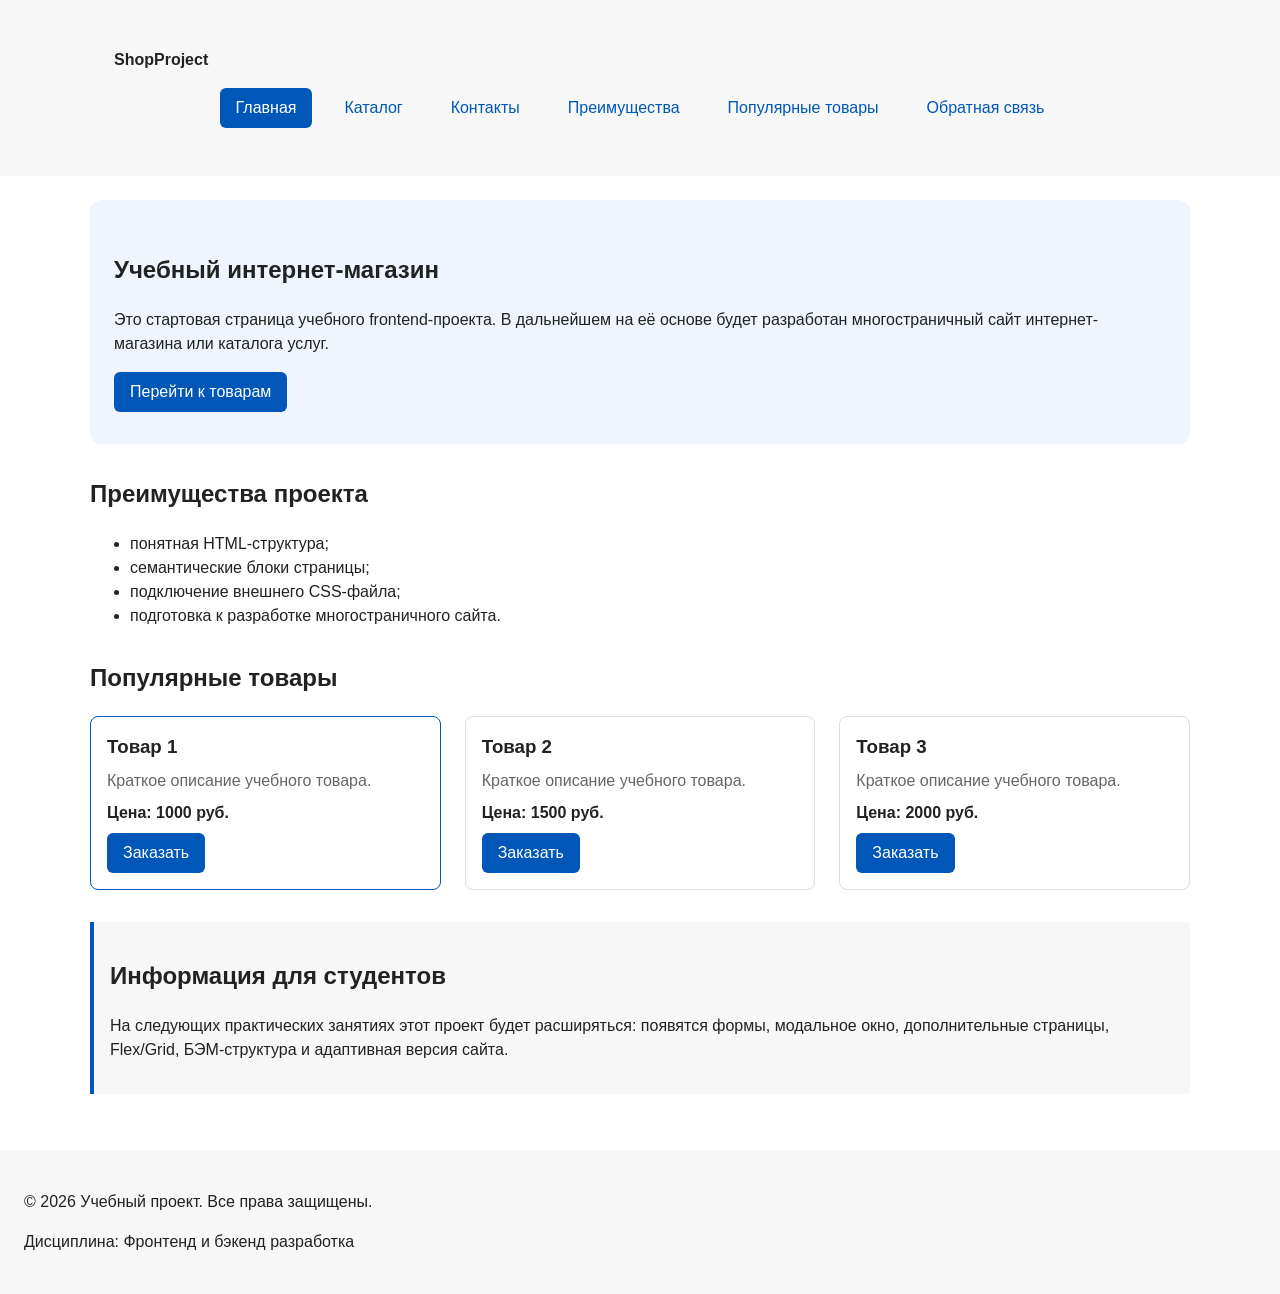
==== commit d9586f6d: "refactor: apply BEM naming to CSS classes" ====
--- a/index.html
+++ b/index.html
@@ -3,7 +3,8 @@
 <head>
   <meta charset="UTF-8">
   <meta name="viewport" content="width=device-width, initial-scale=1.0">
-  <title>Каталог товаров</title>
+  <meta name="description" content="Учебный интернет-магазин: главная страница проекта.">
+  <title>Учебный интернет-магазин</title>
   <link rel="stylesheet" href="css/style.css">
   <script src="js/main.js" defer></script>
   <meta property="og:type" content="website">
@@ -14,18 +15,30 @@
 </head>
 
 <body>
-  <header>
-    <div class="site-header">
-      <a class="site-logo" href="index.html">ShopProject</a>
+  <header class="site-header">
+    <div class="site-header__inner">
+      <a class="site-header__logo" href="index.html">ShopProject</a>
 
       <nav class="site-nav" aria-label="Основная навигация">
         <ul class="site-nav__list">
-          <li><a href="index.html">Главная</a></li>
-          <li><a href="catalog.html">Каталог</a></li>
-          <li><a href="contacts.html">Контакты</a></li>
-          <li><a href="index.html#advantages">Преимущества</a></li>
-          <li><a href="index.html#popular">Популярные товары</a></li>
-          <li><a href="index.html#contacts">Обратная связь</a></li>
+          <li class="site-nav__item">
+            <a class="site-nav__link site-nav__link--active" href="index.html">Главная</a>
+          </li>
+          <li class="site-nav__item">
+            <a class="site-nav__link" href="catalog.html">Каталог</a>
+          </li>
+          <li class="site-nav__item">
+            <a class="site-nav__link" href="contacts.html">Контакты</a>
+          </li>
+          <li class="site-nav__item">
+            <a class="site-nav__link" href="index.html#advantages">Преимущества</a>
+          </li>
+          <li class="site-nav__item">
+            <a class="site-nav__link" href="index.html#popular">Популярные товары</a>
+          </li>
+          <li class="site-nav__item">
+            <a class="site-nav__link" href="index.html#contacts">Обратная связь</a>
+          </li>
         </ul>
       </nav>
     </div>
@@ -40,7 +53,7 @@
     В дальнейшем на её основе будет разработан многостраничный сайт
     интернет-магазина или каталога услуг.
   </p>
-  <a class="button" href="#popular">Перейти к товарам</a>
+  <a class="button button--primary" href="#popular">Перейти к товарам</a>
 </section>
 
 <section class="section" id="advantages">
@@ -57,33 +70,29 @@
 <section class="section" id="popular">
   <h2>Популярные товары</h2>
 
-  <div class="products-grid">
+    <div class="products-grid">
+
+    <article class="product-card product-card--featured">
+      <h3 class="product-card__title">Товар 1</h3>
+      <p class="product-card__description">Краткое описание учебного товара.</p>
+      <p class="product-card__price">Цена: 1000 руб.</p>
+      <button class="button button--primary product-card__button" type="button" data-product="Товар 1">Заказать</button>
+    </article>
+
     <article class="product-card">
-      <h3>Товар 1</h3>
-      <p>Краткое описание учебного товара.</p>
-      <p>Цена: 1000 руб.</p>
-      <button class="button product-card__button" type="button" data-product="Товар 1">
-        Заказать
-      </button>
+      <h3 class="product-card__title">Товар 2</h3>
+      <p class="product-card__description">Краткое описание учебного товара.</p>
+      <p class="product-card__price">Цена: 1500 руб.</p>
+      <button class="button button--primary product-card__button" type="button" data-product="Товар 2">Заказать</button>
     </article>
 
     <article class="product-card">
-      <h3>Товар 2</h3>
-      <p>Краткое описание учебного товара.</p>
-      <p>Цена: 1500 руб.</p>
-      <button class="button product-card__button" type="button" data-product="Товар 2">
-        Заказать
-      </button>
+      <h3 class="product-card__title">Товар 3</h3>
+      <p class="product-card__description">Краткое описание учебного товара.</p>
+      <p class="product-card__price">Цена: 2000 руб.</p>
+      <button class="button button--primary product-card__button" type="button" data-product="Товар 3">Заказать</button>
     </article>
 
-    <article class="product-card">
-      <h3>Товар 3</h3>
-      <p>Краткое описание учебного товара.</p>
-      <p>Цена: 2000 руб.</p>
-      <button class="button product-card__button" type="button" data-product="Товар 3">
-        Заказать
-      </button>
-    </article>
   </div>
 </section>
 
@@ -105,14 +114,15 @@
 </footer>
 
 <dialog class="order-dialog" id="order-dialog" aria-labelledby="order-dialog-title">
-  <h2 id="order-dialog-title">Оформление заявки</h2>
+  <h2 class="order-dialog__title" id="order-dialog-title">Оформление заявки</h2>
 
   <form class="order-form" id="order-form" action="#" method="post" novalidate>
     <input id="selected-product" name="selected-product" type="hidden">
 
-    <div class="form-field">
-      <label for="order-name">Имя</label>
-      <input
+    <div class="order-form__field">
+      <label class="order-form__label" for="order-name">Имя</label>
+      <input
+        class="order-form__input"
         id="order-name"
         name="name"
         type="text"
@@ -123,9 +133,10 @@
       >
     </div>
 
-    <div class="form-field">
-      <label for="order-email">E-mail</label>
-      <input
+    <div class="order-form__field">
+      <label class="order-form__label" for="order-email">E-mail</label>
+      <input
+        class="order-form__input"
         id="order-email"
         name="email"
         type="email"
@@ -135,9 +146,10 @@
       >
     </div>
 
-    <div class="form-field">
-      <label for="order-phone">Телефон</label>
-      <input
+    <div class="order-form__field">
+      <label class="order-form__label" for="order-phone">Телефон</label>
+      <input
+        class="order-form__input"
         id="order-phone"
         name="phone"
         type="tel"
@@ -146,21 +158,22 @@
         pattern="^\+7 \(\d{3}\) \d{3}-\d{2}-\d{2}$"
         required
       >
-      <small>Формат: +7 (900) 000-00-00</small>
-    </div>
-
-    <div class="form-field">
-      <label for="order-date">Дата связи</label>
-      <input
+      <small class="order-form__hint">Формат: +7 (900) 000-00-00</small>
+    </div>
+
+    <div class="order-form__field">
+      <label class="order-form__label" for="order-date">Дата связи</label>
+      <input
+        class="order-form__input"
         id="order-date"
         name="date"
         type="date"
       >
     </div>
 
-    <div class="form-field">
-      <label for="order-topic">Тема заявки</label>
-      <select id="order-topic" name="topic" required>
+    <div class="order-form__field">
+      <label class="order-form__label" for="order-topic">Тема заявки</label>
+      <select class="order-form__input" id="order-topic" name="topic" required>
         <option value="">Выберите тему</option>
         <option value="product">Заказ товара</option>
         <option value="consultation">Консультация</option>
@@ -168,9 +181,10 @@
       </select>
     </div>
 
-    <div class="form-field">
-      <label for="order-comment">Комментарий</label>
+    <div class="order-form__field">
+      <label class="order-form__label" for="order-comment">Комментарий</label>
       <textarea
+        class="order-form__input"
         id="order-comment"
         name="comment"
         rows="4"
@@ -178,8 +192,8 @@
       ></textarea>
     </div>
 
-    <div class="form-field form-field--checkbox">
-      <label>
+    <div class="order-form__field order-form__field--checkbox">
+      <label class="order-form__label">
         <input
           id="order-agreement"
           name="agreement"
@@ -190,9 +204,9 @@
       </label>
     </div>
 
-    <div class="form-actions">
-      <button type="button" id="close-order-dialog">Закрыть</button>
-      <button type="submit">Отправить заявку</button>
+    <div class="order-form__actions">
+      <button class="button button--secondary" type="button" id="close-order-dialog">Закрыть</button>
+      <button class="button button--primary" type="submit">Отправить заявку</button>
     </div>
   </form>
 </dialog>
--- a/css/style.css
+++ b/css/style.css
@@ -83,7 +83,13 @@
   padding: var(--space-lg);
 }
 
+/*
+  Фиксируем шапку с меню на странице.
+*/
 header {
+  position: sticky;
+  top: 0;
+  z-index: 100;
   background-color: var(--color-surface);
 }
 
@@ -117,36 +123,63 @@
 }
 
 /*
-  Пока это обычная ссылка, но визуально она оформляется как кнопка.
+  Базовый блок кнопки.
 */
 .button {
   display: inline-block;
   padding: var(--space-sm) var(--space-md);
+  border: none;
+  border-radius: var(--radius-sm);
+  font: inherit;
+  text-decoration: none;
+  cursor: pointer;
+}
+
+/*
+  Основной вариант кнопки.
+*/
+.button--primary {
   color: var(--color-white);
   background-color: var(--color-primary);
-  text-decoration: none;
-  border: none;
-  border-radius: var(--radius-sm);
-  cursor: pointer;
-}
-
-/*
-  Простое состояние наведения для кнопки.
-*/
-.button:hover {
+}
+
+.button--primary:hover {
   color: var(--color-white);
   background-color: var(--color-primary-dark);
 }
 
+/*
+  Второстепенный вариант кнопки.
+*/
+.button--secondary {
+  color: var(--color-primary);
+  background-color: transparent;
+  border: 1px solid var(--color-primary);
+}
+
+.button--secondary:hover {
+  color: var(--color-white);
+  background-color: var(--color-primary);
+}
+
+/*
+  Видимый фокус для клавиатурной навигации.
+*/
 .button:focus-visible {
   outline: 2px solid var(--color-primary);
   outline-offset: 3px;
 }
 
-.button:disabled {
+/*
+  Отключённая кнопка.
+*/
+.button:disabled,
+.button--disabled {
   opacity: 0.6;
   cursor: not-allowed;
 }
+
+
 
 
 
@@ -157,25 +190,35 @@
    =============================== */
 
 /*
-  Ограничиваем ширину содержимого шапки,
-  чтобы оно не растягивалось слишком сильно на широких экранах.
+  Шапка сайта.
+  Блок site-header — самостоятельный компонент.
 */
 .site-header {
-  max-width: 1100px;
+  background-color: var(--color-surface);
+}
+
+/*
+  Внутренний контейнер шапки.
+  Ограничивает ширину содержимого и центрирует его.
+*/
+.site-header__inner {
+  max-width: var(--container-width);
   margin: 0 auto;
-}
-
-/*
-  Оформляем текстовый логотип.
-*/
-.site-logo {
-  font-weight: bold;
+  padding: var(--space-lg);
+}
+
+/*
+  Логотип сайта — элемент блока site-header.
+*/
+.site-header__logo {
+  font-weight: 700;
+  color: var(--color-text);
   text-decoration: none;
-  color: #222222;
-}
-
-/*
-  Убираем стандартные отступы и маркеры списка навигации.
+}
+
+/*
+  Список навигации.
+  Flexbox размещает пункты меню в одну строку.
 */
 .site-nav__list {
   display: flex;
@@ -189,16 +232,9 @@
 }
 
 /*
-  Добавляем расстояние между пунктами меню.
-*/
-.site-nav__list li {
-  margin-bottom: 8px;
-}
-
-/*
-  Оформляем ссылки меню.
-*/
-.site-nav__list a {
+  Ссылка навигации — элемент блока site-nav.
+*/
+.site-nav__link {
   display: inline-block;
   padding: var(--space-sm) var(--space-md);
   color: var(--color-primary);
@@ -207,10 +243,25 @@
 }
 
 /*
-  При наведении мыши подчёркиваем ссылку.
-  Подробно состояния интерфейса будут рассмотрены в практической работе 1.7.
-*/
-.site-nav__list a:hover {
+  Состояние наведения на ссылку меню.
+*/
+.site-nav__link:hover {
+  color: var(--color-white);
+  background-color: var(--color-primary);
+}
+
+/*
+  Видимый фокус для клавиатурной навигации.
+*/
+.site-nav__link:focus-visible {
+  outline: 2px solid var(--color-primary);
+  outline-offset: 3px;
+}
+
+/*
+  Модификатор активной ссылки — текущая страница.
+*/
+.site-nav__link--active {
   color: var(--color-white);
   background-color: var(--color-primary);
 }
@@ -244,24 +295,46 @@
   display: flex;
   flex-direction: column;
   gap: var(--space-sm);
-  margin-bottom: 0;
   padding: var(--space-md);
   border: 1px solid var(--color-border);
   border-radius: var(--radius-md);
   background-color: var(--color-bg);
 }
 
-.product-card .button {
+.product-card:hover {
+  border-color: var(--color-primary);
+}
+
+.product-card--featured {
+  border-color: var(--color-primary);
+}
+
+.product-card--discount {
+  border-color: var(--color-danger);
+}
+
+.product-card__title {
+  margin: 0;
+  color: var(--color-text);
+}
+
+.product-card__description {
+  margin: 0;
+  color: var(--color-muted);
+}
+
+.product-card__price {
+  margin: 0;
+  font-weight: 700;
+}
+
+.product-card--discount .product-card__price {
+  color: var(--color-danger);
+}
+
+.product-card__button {
   margin-top: auto;
   align-self: flex-start;
-}
-
-.product-card:hover {
-  border-color: var(--color-primary);
-}
-
-.product-card h3 {
-  margin-top: 0;
 }
 
 /*
@@ -285,11 +358,11 @@
   color: var(--color-muted);
 }
 
-.breadcrumbs a {
+.breadcrumbs__link {
   color: var(--color-primary);
 }
 
-.breadcrumbs span::before {
+.breadcrumbs__current::before {
   content: " / ";
   color: var(--color-muted);
 }
@@ -364,6 +437,17 @@
   font: inherit;
 }
 
+/* 
+  Компенсация высоты фиксированной шапки
+  при переходе по якорям 
+*/
+section[id],
+footer[id] {
+  scroll-margin-top: 200px;
+}
+
+
+
 
 
 
@@ -390,28 +474,22 @@
   background-color: rgba(0, 0, 0, 0.5);
 }
 
-/*
-  Поле формы.
-  Каждый блок получает нижний отступ.
-*/
-.form-field {
+.order-dialog__title {
+  margin-top: 0;
+}
+
+.order-form__field {
   margin-bottom: var(--space-md);
 }
 
-/*
-  Подпись поля.
-*/
-.form-field label {
+.order-form__label {
   display: block;
   margin-bottom: var(--space-xs);
 }
 
-/*
-  Основные поля формы.
-*/
-.form-field input,
-.form-field select,
-.form-field textarea {
+.order-form__input,
+.order-form__select,
+.order-form__textarea {
   width: 100%;
   padding: 10px 12px;
   border: 1px solid var(--color-border);
@@ -419,54 +497,31 @@
   font: inherit;
 }
 
-/*
-  Checkbox не должен занимать всю ширину.
-*/
-.form-field input[type="checkbox"] {
-  width: auto;
-}
-
-/*
-  Подсказка под полем телефона.
-*/
-.form-field small {
-  display: block;
-  margin-top: var(--space-xs);
-  color: var(--color-muted);
-}
-
-.form-field input:hover,
-.form-field select:hover,
-.form-field textarea:hover {
+.order-form__input:hover,
+.order-form__select:hover,
+.order-form__textarea:hover {
   border-color: var(--color-primary);
 }
 
-/*
-  Видимый фокус для клавиатурной навигации.
-*/
-.form-field input:focus-visible,
-.form-field select:focus-visible,
-.form-field textarea:focus-visible,
-.form-actions button:focus-visible {
+.order-form__input:focus-visible,
+.order-form__select:focus-visible,
+.order-form__textarea:focus-visible {
   outline: 2px solid var(--color-primary);
   outline-offset: 3px;
 }
 
+.order-form__actions {
+  display: flex;
+  gap: var(--space-md);
+  margin-top: var(--space-lg);
+}
+
 /*
   Подсветка ошибочных полей.
   Атрибут aria-invalid будет добавляться через JavaScript.
 */
 [aria-invalid="true"] {
   border-color: var(--color-danger);
-}
-
-/*
-  Кнопки формы.
-*/
-.form-actions {
-  display: flex;
-  gap: 12px;
-  margin-top: 20px;
 }
 
 /*
@@ -479,3 +534,4 @@
   border-left: 4px solid var(--color-success);
   background-color: var(--color-success-bg);
 }
+
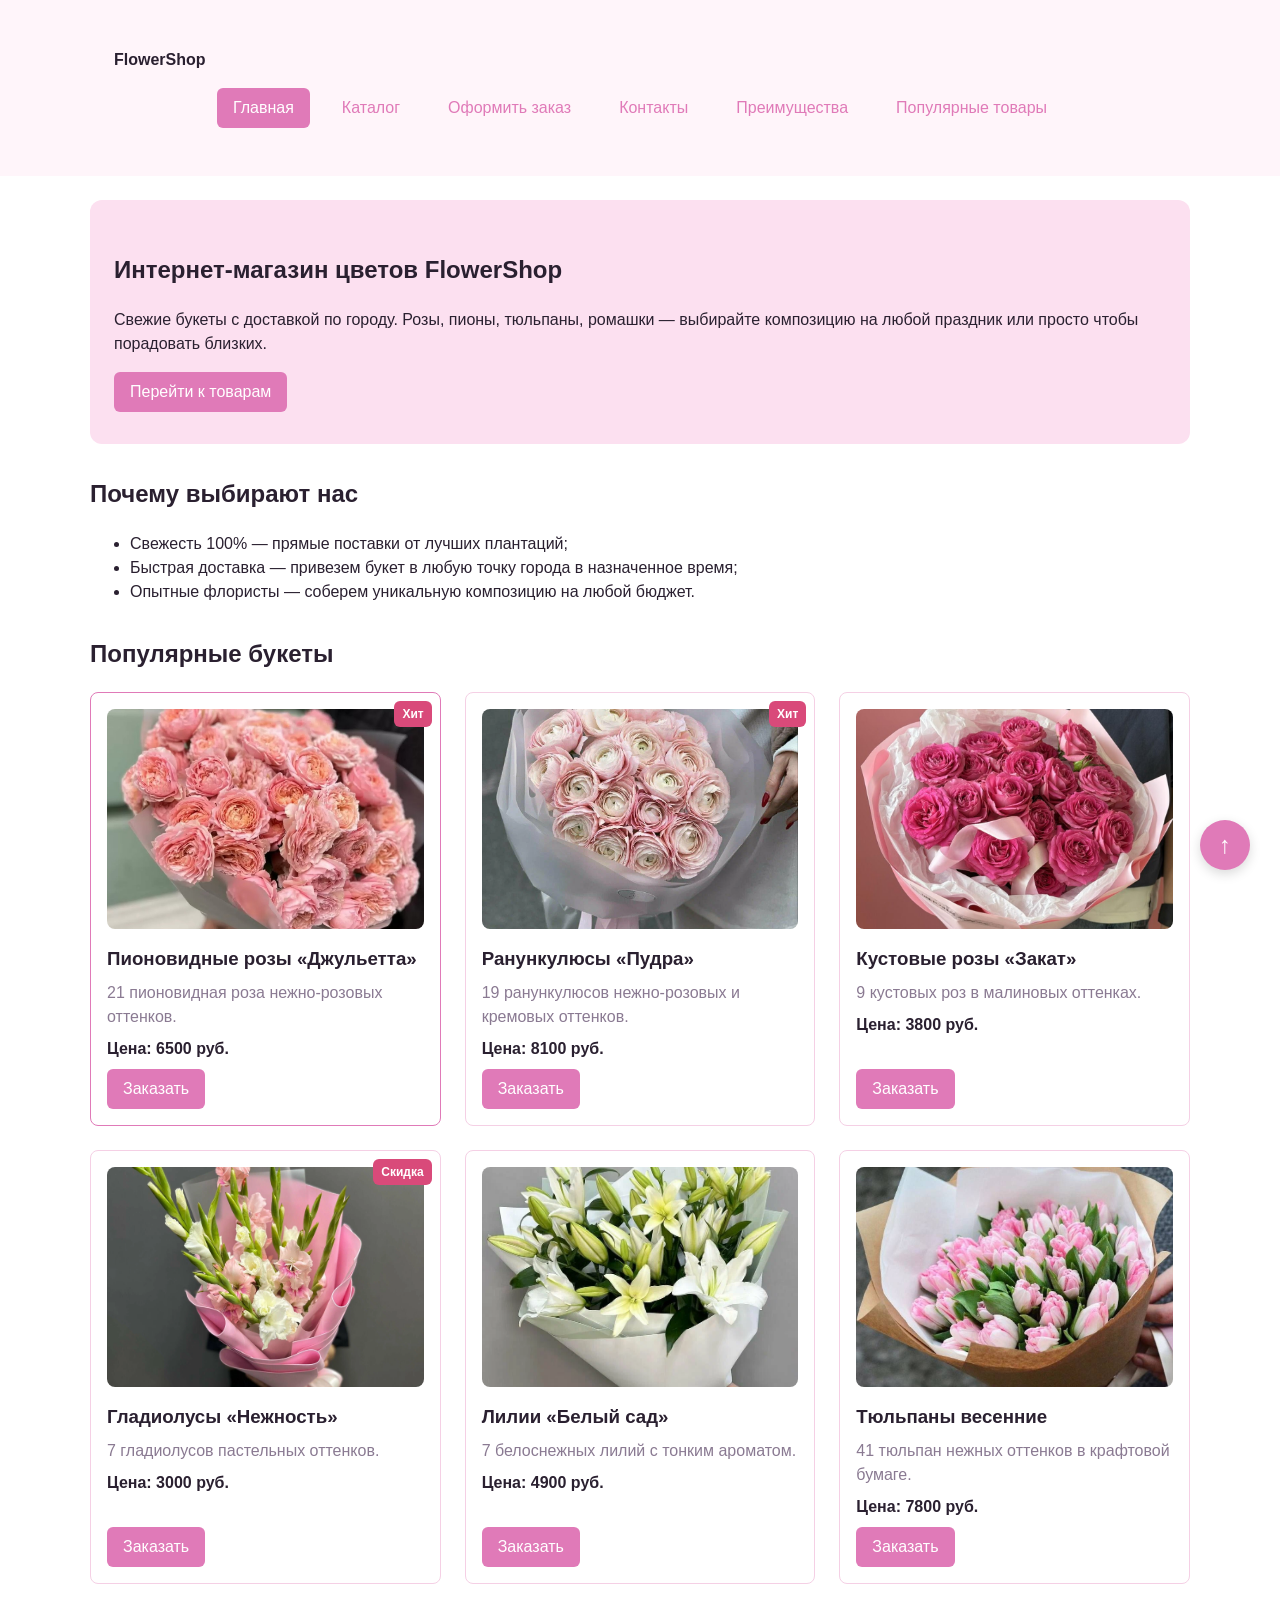
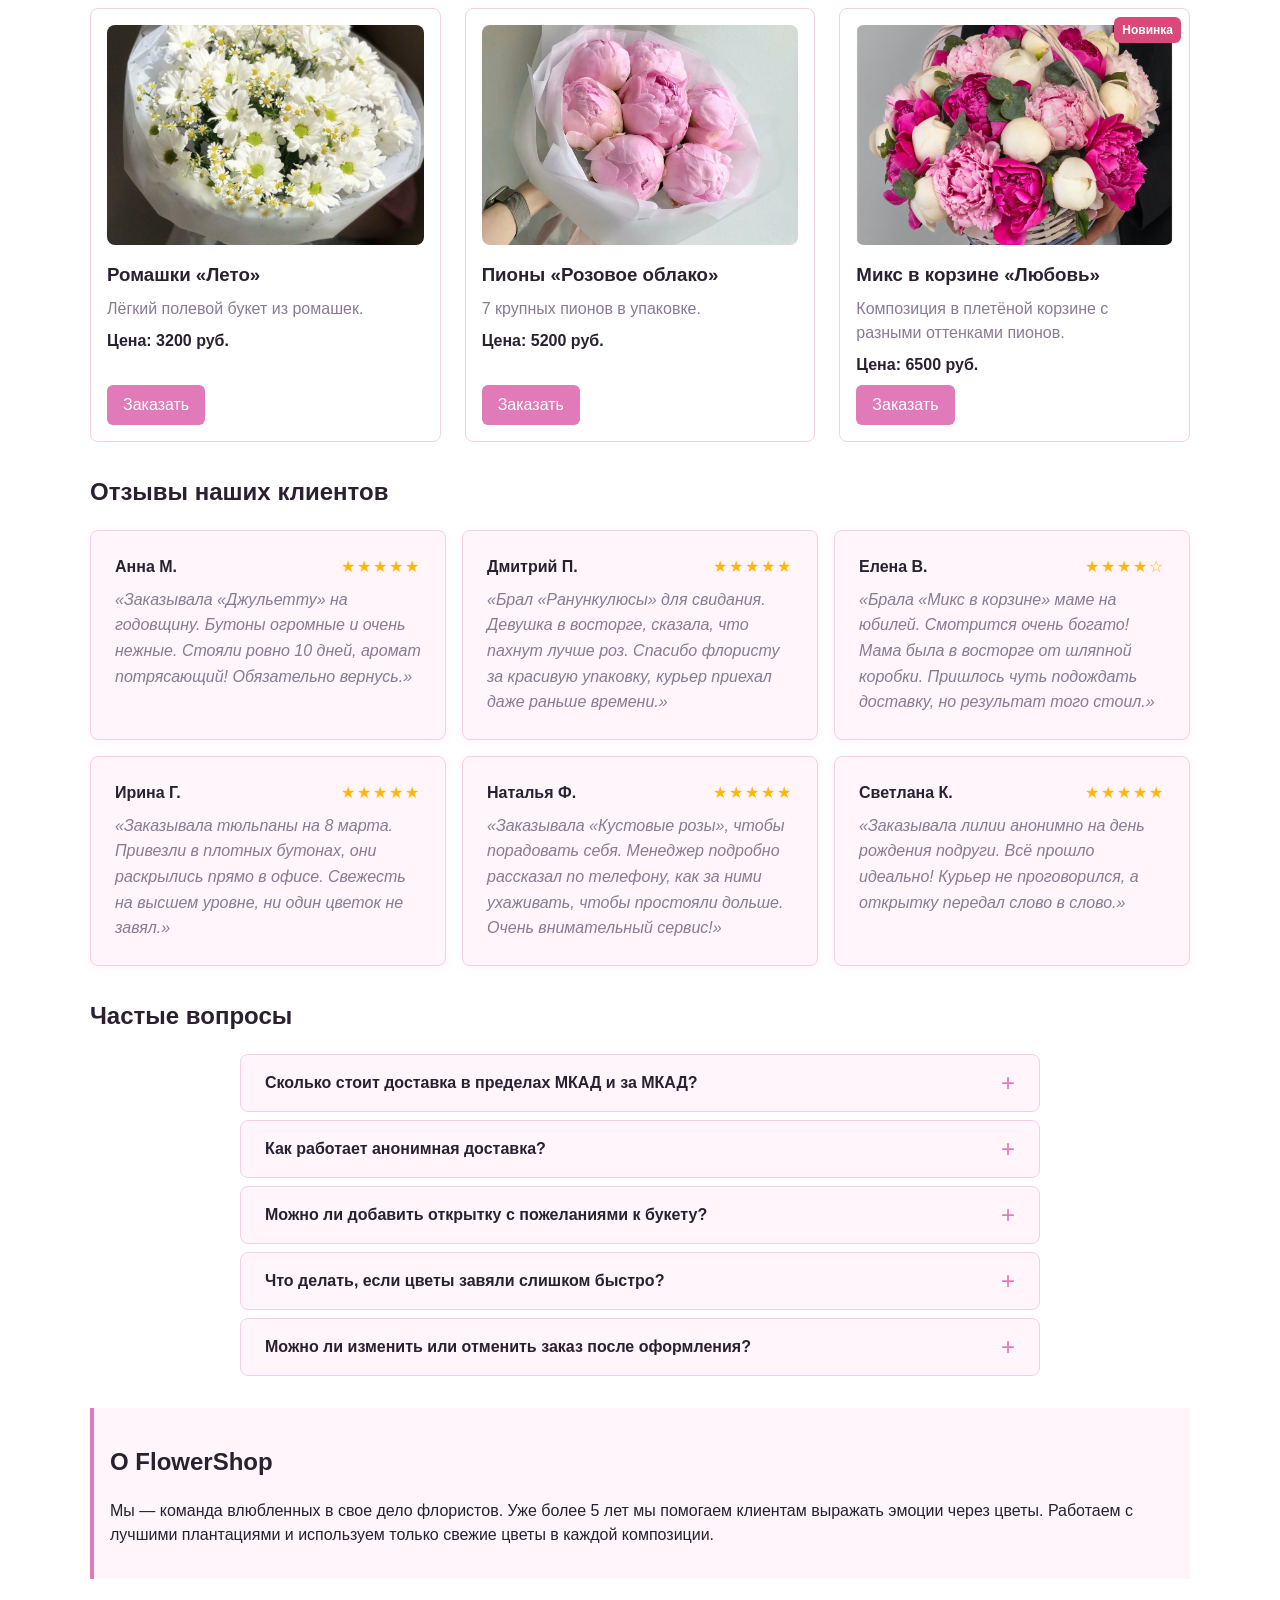
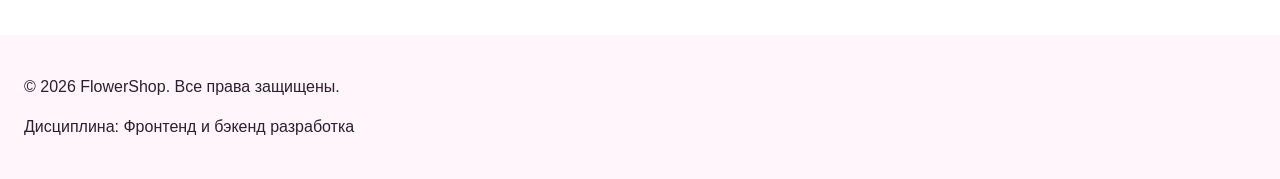
==== commit 596e8a01: "fix: prepare HTML CSS project for submission" ====
--- a/index.html
+++ b/index.html
@@ -3,21 +3,22 @@
 <head>
   <meta charset="UTF-8">
   <meta name="viewport" content="width=device-width, initial-scale=1.0">
-  <meta name="description" content="Учебный интернет-магазин: главная страница проекта.">
-  <title>Учебный интернет-магазин</title>
+  <meta name="description" content="FlowerShop — интернет-магазин свежих цветов с доставкой по городу.">
+  <title>FlowerShop — интернет-магазин цветов</title>
   <link rel="stylesheet" href="css/style.css">
   <script src="js/main.js" defer></script>
   <meta property="og:type" content="website">
-  <meta property="og:title" content="Учебный интернет-магазин">
-  <meta property="og:description" content="Учебный frontend-проект интернет-магазина.">
+  <meta property="og:title" content="Интернет-магазин цветов FlowerShop">
+  <meta property="og:description" content="Свежие букеты с доставкой по городу.">
   <meta property="og:image" content="https://yuli0807.github.io/kr1-html-css-shop/images/preview.jpg">
 
 </head>
 
 <body>
+  
   <header class="site-header">
     <div class="site-header__inner">
-      <a class="site-header__logo" href="index.html">ShopProject</a>
+      <a class="site-header__logo" href="index.html">FlowerShop</a>
 
       <nav class="site-nav" aria-label="Основная навигация">
         <ul class="site-nav__list">
@@ -28,6 +29,9 @@
             <a class="site-nav__link" href="catalog.html">Каталог</a>
           </li>
           <li class="site-nav__item">
+            <a class="site-nav__link" href="order.html">Оформить заказ</a>
+          </li>
+          <li class="site-nav__item">
             <a class="site-nav__link" href="contacts.html">Контакты</a>
           </li>
           <li class="site-nav__item">
@@ -35,9 +39,6 @@
           </li>
           <li class="site-nav__item">
             <a class="site-nav__link" href="index.html#popular">Популярные товары</a>
-          </li>
-          <li class="site-nav__item">
-            <a class="site-nav__link" href="index.html#contacts">Обратная связь</a>
           </li>
         </ul>
       </nav>
@@ -47,69 +48,250 @@
 <main>
   <!-- Основное содержимое страницы -->
    <section class="hero">
-  <h1>Учебный интернет-магазин</h1>
+  <h1>Интернет-магазин цветов FlowerShop</h1>
   <p>
-    Это стартовая страница учебного frontend-проекта.
-    В дальнейшем на её основе будет разработан многостраничный сайт
-    интернет-магазина или каталога услуг.
+    Свежие букеты с доставкой по городу. Розы, пионы, тюльпаны,
+    ромашки — выбирайте композицию на любой праздник или просто
+    чтобы порадовать близких.
   </p>
   <a class="button button--primary" href="#popular">Перейти к товарам</a>
 </section>
 
 <section class="section" id="advantages">
-  <h2>Преимущества проекта</h2>
+  <h2>Почему выбирают нас</h2>
 
   <ul class="advantages-list">
-    <li>понятная HTML-структура;</li>
-    <li>семантические блоки страницы;</li>
-    <li>подключение внешнего CSS-файла;</li>
-    <li>подготовка к разработке многостраничного сайта.</li>
+    <li>Свежесть 100% — прямые поставки от лучших плантаций;</li>
+    <li>Быстрая доставка — привезем букет в любую точку города в назначенное время;</li>
+    <li>Опытные флористы — соберем уникальную композицию на любой бюджет.</li>
   </ul>
 </section>
 
 <section class="section" id="popular">
-  <h2>Популярные товары</h2>
-
-    <div class="products-grid">
+  <h2 class="section__title">Популярные букеты</h2>
+
+  <div class="products-grid">
 
     <article class="product-card product-card--featured">
-      <h3 class="product-card__title">Товар 1</h3>
-      <p class="product-card__description">Краткое описание учебного товара.</p>
-      <p class="product-card__price">Цена: 1000 руб.</p>
-      <button class="button button--primary product-card__button" type="button" data-product="Товар 1">Заказать</button>
-    </article>
-
-    <article class="product-card">
-      <h3 class="product-card__title">Товар 2</h3>
-      <p class="product-card__description">Краткое описание учебного товара.</p>
-      <p class="product-card__price">Цена: 1500 руб.</p>
-      <button class="button button--primary product-card__button" type="button" data-product="Товар 2">Заказать</button>
-    </article>
-
-    <article class="product-card">
-      <h3 class="product-card__title">Товар 3</h3>
-      <p class="product-card__description">Краткое описание учебного товара.</p>
-      <p class="product-card__price">Цена: 2000 руб.</p>
-      <button class="button button--primary product-card__button" type="button" data-product="Товар 3">Заказать</button>
+      <span class="product-card__badge">Хит</span>
+      <img class="product-card__image" src="images/roses-juliette.jpg" alt="Пионовидные розы Джульетта">
+      <h3 class="product-card__title">Пионовидные розы «Джульетта»</h3>
+      <p class="product-card__description">21 пионовидная роза нежно-розовых оттенков.</p>
+      <p class="product-card__price">Цена: 6500 руб.</p>
+      <button class="button button--primary product-card__button" type="button" data-product="Пионовидные розы «Джульетта»">Заказать</button>
+    </article>
+
+    <article class="product-card">
+      <span class="product-card__badge">Хит</span>
+      <img class="product-card__image" src="images/ranunculus.jpg" alt="Ранункулюсы Пудра">
+      <h3 class="product-card__title">Ранункулюсы «Пудра»</h3>
+      <p class="product-card__description">19 ранункулюсов нежно-розовых и кремовых оттенков.</p>
+      <p class="product-card__price">Цена: 8100 руб.</p>
+      <button class="button button--primary product-card__button" type="button" data-product="Ранункулюсы «Пудра»">Заказать</button>
+    </article>
+
+    <article class="product-card">
+      <img class="product-card__image" src="images/bush-roses.jpg" alt="Кустовые розы Закат">
+      <h3 class="product-card__title">Кустовые розы «Закат»</h3>
+      <p class="product-card__description">9 кустовых роз в малиновых оттенках.</p>
+      <p class="product-card__price">Цена: 3800 руб.</p>
+      <button class="button button--primary product-card__button" type="button" data-product="Кустовые розы «Закат»">Заказать</button>
+    </article>
+
+    <article class="product-card">
+      <img class="product-card__image" src="images/gladiolus.jpg" alt="Гладиолусы Нежность">
+      <span class="product-card__badge">Скидка</span>
+      <h3 class="product-card__title">Гладиолусы «Нежность»</h3>
+      <p class="product-card__description">7 гладиолусов пастельных оттенков.</p>
+      <p class="product-card__price">Цена: 3000 руб.</p>
+      <button class="button button--primary product-card__button" type="button" data-product="Гладиолусы «Нежность»">Заказать</button>
+    </article>
+
+    <article class="product-card">
+      <img class="product-card__image" src="images/lilies.jpg" alt="Лилии Белый сад">
+      <h3 class="product-card__title">Лилии «Белый сад»</h3>
+      <p class="product-card__description">7 белоснежных лилий с тонким ароматом.</p>
+      <p class="product-card__price">Цена: 4900 руб.</p>
+      <button class="button button--primary product-card__button" type="button" data-product="Лилии «Белый сад»">Заказать</button>
+    </article>
+
+    <article class="product-card">
+      <img class="product-card__image" src="images/tulips.jpg" alt="Тюльпаны весенние">
+      <h3 class="product-card__title">Тюльпаны весенние</h3>
+      <p class="product-card__description">41 тюльпан нежных оттенков в крафтовой бумаге.</p>
+      <p class="product-card__price">Цена: 7800 руб.</p>
+      <button class="button button--primary product-card__button" type="button" data-product="Тюльпаны весенние">Заказать</button>
+    </article>
+
+    <article class="product-card">
+      <img class="product-card__image" src="images/daisies.jpg" alt="Ромашки Лето">
+      <h3 class="product-card__title">Ромашки «Лето»</h3>
+      <p class="product-card__description">Лёгкий полевой букет из ромашек.</p>
+      <p class="product-card__price">Цена: 3200 руб.</p>
+      <button class="button button--primary product-card__button" type="button" data-product="Ромашки «Лето»">Заказать</button>
+    </article>
+
+    <article class="product-card">
+      <img class="product-card__image" src="images/peonies.jpg" alt="Пионы Розовое облако">
+      <h3 class="product-card__title">Пионы «Розовое облако»</h3>
+      <p class="product-card__description">7 крупных пионов в упаковке.</p>
+      <p class="product-card__price">Цена: 5200 руб.</p>
+      <button class="button button--primary product-card__button" type="button" data-product="Пионы «Розовое облако»">Заказать</button>
+    </article>
+
+    <article class="product-card">
+      <img class="product-card__image" src="images/mix-basket.jpg" alt="Микс в корзине Любовь">
+      <span class="product-card__badge">Новинка</span>
+      <h3 class="product-card__title">Микс в корзине «Любовь»</h3>
+      <p class="product-card__description">Композиция в плетёной корзине с разными оттенками пионов.</p>
+      <p class="product-card__price">Цена: 6500 руб.</p>
+      <button class="button button--primary product-card__button" type="button" data-product="Микс в корзине «Любовь»">Заказать</button>
     </article>
 
   </div>
 </section>
 
-
-<aside class="aside-info">
-  <h2>Информация для студентов</h2>
-  <p>
-    На следующих практических занятиях этот проект будет расширяться:
-    появятся формы, модальное окно, дополнительные страницы, Flex/Grid,
-    БЭМ-структура и адаптивная версия сайта.
-  </p>
-</aside>
+<section class="section" id="reviews">
+  <h2 class="section__title">Отзывы наших клиентов</h2>
+
+  <div class="reviews-grid">
+
+    <article class="review-card">
+      <div class="review-card__header">
+        <span class="review-card__author">Анна М.</span>
+        <span class="review-card__rating">★★★★★</span>
+      </div>
+      <p class="review-card__text">
+        «Заказывала «Джульетту» на годовщину. Бутоны огромные и очень нежные. 
+        Стояли ровно 10 дней, аромат потрясающий! Обязательно вернусь.»
+      </p>
+    </article>
+
+    <article class="review-card">
+      <div class="review-card__header">
+        <span class="review-card__author">Дмитрий П.</span>
+        <span class="review-card__rating">★★★★★</span>
+      </div>
+      <p class="review-card__text">
+        «Брал «Ранункулюсы» для свидания. Девушка в восторге, сказала, что пахнут лучше роз. 
+        Спасибо флористу за красивую упаковку, курьер приехал даже раньше времени.»
+      </p>
+    </article>
+
+    <article class="review-card">
+      <div class="review-card__header">
+        <span class="review-card__author">Елена В.</span>
+        <span class="review-card__rating">★★★★☆</span>
+      </div>
+      <p class="review-card__text">
+        «Брала «Микс в корзине» маме на юбилей. Смотрится очень богато! 
+        Мама была в восторге от шляпной коробки. Пришлось чуть подождать доставку, но результат того стоил.»
+      </p>
+    </article>
+
+    <article class="review-card">
+      <div class="review-card__header">
+        <span class="review-card__author">Ирина Г.</span>
+        <span class="review-card__rating">★★★★★</span>
+      </div>
+      <p class="review-card__text">
+        «Заказывала тюльпаны на 8 марта. Привезли в плотных бутонах, они раскрылись прямо в офисе. 
+        Свежесть на высшем уровне, ни один цветок не завял.»
+      </p>
+    </article>
+
+    <article class="review-card">
+      <div class="review-card__header">
+        <span class="review-card__author">Наталья Ф.</span>
+        <span class="review-card__rating">★★★★★</span>
+      </div>
+      <p class="review-card__text">
+        «Заказывала «Кустовые розы», чтобы порадовать себя. Менеджер подробно рассказал по телефону, 
+        как за ними ухаживать, чтобы простояли дольше. Очень внимательный сервис!»
+      </p>
+    </article>
+
+    <article class="review-card">
+      <div class="review-card__header">
+        <span class="review-card__author">Светлана К.</span>
+        <span class="review-card__rating">★★★★★</span>
+      </div>
+      <p class="review-card__text">
+        «Заказывала лилии анонимно на день рождения подруги. Всё прошло идеально! 
+        Курьер не проговорился, а открытку передал слово в слово.»
+      </p>
+    </article>
+
+  </div>
+</section>
+
+<section class="section" id="faq">
+  <h2 class="section__title">Частые вопросы</h2>
+
+  <div class="faq">
+
+    <details class="faq__item">
+      <summary class="faq__question">Сколько стоит доставка в пределах МКАД и за МКАД?</summary>
+      <div class="faq__answer">
+        <p>По Москве в пределах МКАД доставка стоит 300 руб. (бесплатно при заказе от 6000 руб.). 
+        За МКАД — 300 руб. + 30 руб. за каждый километр от МКАД. 
+        Точную стоимость доставки за город наш менеджер рассчитает индивидуально при подтверждении заказа, чтобы вы точно знали итоговую сумму заранее.</p>
+      </div>
+    </details>
+
+    <details class="faq__item">
+      <summary class="faq__question">Как работает анонимная доставка?</summary>
+      <div class="faq__answer">
+        <p>Если вы хотите сделать сюрприз, при оформлении заказа в поле «Комментарий» напишите, что доставка анонимная. 
+        Курьер не назовет ваше имя и не скажет, от кого букет — он просто вежливо передаст его получателю. 
+        Если нужно сохранить интригу до конца, мы также можем не звонить получателю заранее для согласования времени.</p>
+      </div>
+    </details>
+
+    <details class="faq__item">
+      <summary class="faq__question">Можно ли добавить открытку с пожеланиями к букету?</summary>
+      <div class="faq__answer">
+        <p>Конечно! Мы бесплатно приложим красивую фирменную открытку с вашим текстом к букету. 
+        Просто укажите пожелания в поле «Комментарий» при оформлении заказа. 
+        Пожалуйста, заранее проверьте текст, чтобы в самый ответственный момент не было неприятных сюрпризов.</p>
+      </div>
+    </details>
+
+    <details class="faq__item">
+      <summary class="faq__question">Что делать, если цветы завяли слишком быстро?</summary>
+      <div class="faq__answer">
+        <p>Мы гарантируем свежесть каждого букета. Если вы заметили, что цветы потеряли вид в первые 24 часа после доставки, 
+        пожалуйста, свяжитесь с нами по телефону +7 (900) 000-00-00 и пришлите фото букета. 
+        Мы бесплатно заменим его на новый или вернем деньги — ваш комфорт и хорошее настроение для нас важнее всего.</p>
+      </div>
+    </details>
+
+    <details class="faq__item">
+      <summary class="faq__question">Можно ли изменить или отменить заказ после оформления?</summary>
+      <div class="faq__answer">
+        <p>Да, вы можете изменить состав букета, текст открытки, адрес или время доставки. 
+        Для этого свяжитесь с нашим менеджером по телефону +7 (900) 000-00-00 как можно быстрее. 
+        Если флористы еще не начали собирать букет, мы внесем любые правки или вернем 100% оплаты. 
+        Если курьер уже выехал, мы сможем перенести время доставки на более поздний срок, чтобы вы успели все обдумать.</p>
+      </div>
+    </details>
+
+  </div>
+</section>
+
+  <aside class="aside-info">
+    <h2 class="aside-info__title">О FlowerShop</h2>
+    <p class="aside-info__text">
+      Мы — команда влюбленных в свое дело флористов. Уже более 5 лет мы помогаем 
+      клиентам выражать эмоции через цветы. Работаем с лучшими плантациями 
+      и используем только свежие цветы в каждой композиции.
+    </p>
+  </aside>
 
 </main>
 
 <footer id="contacts">
-  <p>&copy; 2026 Учебный проект. Все права защищены.</p>
+  <p>&copy; 2026 FlowerShop. Все права защищены.</p>
   <p>Дисциплина: Фронтенд и бэкенд разработка</p>
 </footer>
 
@@ -215,6 +397,8 @@
   Форма успешно отправлена!
 </p>
 
+<a class="scroll-top" href="#" aria-label="Наверх">↑</a>
+
 </body>
 
 </html>
--- a/css/style.css
+++ b/css/style.css
@@ -16,16 +16,16 @@
 :root {
   /* Основные цвета проекта */
   --color-bg: #ffffff;
-  --color-text: #222222;
-  --color-muted: #666666;
-  --color-primary: #0057b8;
-  --color-primary-dark: #003f86;
-  --color-border: #dddddd;
-  --color-surface: #f7f7f7;
-  --color-surface-accent: #eef5ff;
-  --color-danger: #b00020;
-  --color-success: #168a2f;
-  --color-success-bg: #eefaf0;
+  --color-text: #2a2030;
+  --color-muted: #8a7a92;
+  --color-primary: #e07ab8;           /* ярко-розовый с сиреневым */
+  --color-primary-dark: #c85aa0;      /* глубже при hover */
+  --color-border: #f5d0e5;
+  --color-surface: #fff5fa;
+  --color-surface-accent: #fce0f0;    /* выраженный розово-сиреневый */
+  --color-danger: #d94a7a;
+  --color-success: #6a9d7a;
+  --color-success-bg: #eaf5ee;
   --color-white: #ffffff;
 
   /* Отступы */
@@ -177,6 +177,14 @@
 .button--disabled {
   opacity: 0.6;
   cursor: not-allowed;
+}
+
+/* --- Дополнительные состояния кнопок --- */
+
+/* Эффект нажатия: кнопка слегка вдавливается */
+.button:active {
+  transform: translateY(2px) scale(0.98);
+  box-shadow: none;
 }
 
 
@@ -299,6 +307,7 @@
   border: 1px solid var(--color-border);
   border-radius: var(--radius-md);
   background-color: var(--color-bg);
+  position: relative;
 }
 
 .product-card:hover {
@@ -399,6 +408,7 @@
   border: 1px solid var(--color-border);
   border-radius: var(--radius-md);
   background-color: var(--color-surface);
+  align-self: start;
 }
 
 .catalog-products {
@@ -444,6 +454,303 @@
 section[id],
 footer[id] {
   scroll-margin-top: 200px;
+}
+
+/* --- Страница товара --- */
+
+.product-detail {
+  max-width: var(--container-width);
+  margin: 0 auto;
+  display: grid;
+  grid-template-columns: 1fr 1fr;
+  gap: var(--space-xl);
+  align-items: start;
+}
+
+.product-detail__image {
+  position: relative;
+  padding: var(--space-md);
+  border: 1px solid var(--color-border);
+  border-radius: var(--radius-md);
+  background-color: var(--color-surface);
+}
+
+.product-detail__image img {
+  width: 100%;
+  height: auto;
+  display: block;
+  border-radius: var(--radius-sm);
+}
+
+.product-detail__badge {
+  position: absolute;
+  top: var(--space-md);
+  right: var(--space-md);
+  padding: 6px 12px;
+  color: var(--color-white);
+  background-color: var(--color-danger);
+  border-radius: var(--radius-sm);
+  font-size: 13px;
+  font-weight: 700;
+}
+
+.product-detail__title {
+  margin-top: 0;
+}
+
+.product-detail__price {
+  font-size: 24px;
+  font-weight: 700;
+  color: var(--color-primary);
+}
+
+.product-detail__description {
+  color: var(--color-muted);
+}
+
+.product-detail__button {
+  margin-top: var(--space-md);
+}
+
+/* --- Таблица характеристик --- */
+
+.product-table {
+  width: 100%;
+  border-collapse: collapse;
+  margin-top: var(--space-md);
+}
+
+.product-table caption {
+  text-align: left;
+  font-weight: 700;
+  margin-bottom: var(--space-sm);
+}
+
+.product-table th,
+.product-table td {
+  padding: var(--space-sm) var(--space-md);
+  border: 1px solid var(--color-border);
+  text-align: left;
+}
+
+.product-table th {
+  background-color: var(--color-surface);
+  font-weight: 700;
+}
+
+.product-table tbody tr:nth-child(even) {
+  background-color: var(--color-surface-accent);
+}
+
+/* --- Бейдж на карточке --- */
+
+.product-card__badge {
+  position: absolute;
+  top: var(--space-sm);
+  right: var(--space-sm);
+  padding: 4px 8px;
+  color: var(--color-white);
+  background-color: var(--color-danger);
+  border-radius: var(--radius-sm);
+  font-size: 12px;
+  font-weight: 700;
+}
+
+.product-detail__placeholder {
+  display: flex;
+  align-items: center;
+  justify-content: center;
+  min-height: 300px;
+  color: var(--color-muted);
+  background-color: var(--color-surface-accent);
+  border-radius: var(--radius-sm);
+}
+
+/* --- Картинка в карточке --- */
+.product-card__image {
+  display: block;
+  width: 100%;
+  height: 220px; /* Оптимальная высота для 3 колонок */
+  object-fit: cover; /* Заполняет блок, сохраняя пропорции (края могут чуть обрезаться) */
+  background-color: var(--color-surface-accent);
+  border-radius: var(--radius-md);
+  margin-bottom: var(--space-sm);
+}
+
+.scroll-top {
+  position: fixed;
+  bottom: 30px;
+  right: 30px;
+  width: 50px;
+  height: 50px;
+  display: flex;
+  align-items: center;
+  justify-content: center;
+  font-size: 24px;
+  color: var(--color-white);
+  background-color: var(--color-primary);
+  border-radius: 50%;
+  text-decoration: none;
+  box-shadow: 0 4px 12px rgba(0, 0, 0, 0.15);
+  z-index: 50;
+  transition: background-color 0.2s ease, transform 0.2s ease;
+}
+
+.scroll-top:hover {
+  background-color: var(--color-primary-dark);
+  color: var(--color-white); 
+  transform: translateY(-3px);
+}
+
+/* --- Отзывы --- */
+.reviews-grid {
+  display: grid;
+  grid-template-columns: repeat(3, 1fr);
+  gap: var(--space-md);
+}
+
+.review-card {
+  display: flex;
+  flex-direction: column;
+  gap: var(--space-sm);
+  padding: var(--space-lg);
+  background-color: var(--color-surface);
+  border: 1px solid var(--color-border);
+  border-radius: var(--radius-md);
+  box-shadow: 0 2px 10px rgba(224, 122, 184, 0.08);
+  transition: transform 0.2s ease, box-shadow 0.2s ease;
+}
+
+.review-card:hover {
+  transform: translateY(-2px);
+  box-shadow: 0 6px 20px rgba(224, 122, 184, 0.15);
+}
+
+.review-card__header {
+  display: flex;
+  justify-content: space-between;
+  align-items: center;
+}
+
+.review-card__author {
+  font-weight: 700;
+  color: var(--color-text);
+}
+
+.review-card__rating {
+  color: #ffb703; /* Золотистый для звёзд */
+  font-size: 16px;
+  letter-spacing: 2px;
+}
+
+.review-card__text {
+  margin: 0;
+  color: var(--color-muted);
+  font-style: italic;
+  line-height: 1.6;
+}
+
+/* --- Блок FAQ --- */
+.faq {
+  display: flex;
+  flex-direction: column;
+  gap: var(--space-sm);
+  max-width: 800px; 
+  margin: 0 auto;
+}
+
+.faq__item {
+  background-color: var(--color-surface);
+  border: 1px solid var(--color-border);
+  border-radius: var(--radius-md);
+  overflow: hidden;
+  transition: border-color 0.2s ease;
+}
+
+.faq__item[open] {
+  border-color: var(--color-primary);
+}
+
+.faq__question {
+  padding: var(--space-md) var(--space-lg);
+  font-weight: 700;
+  color: var(--color-text);
+  cursor: pointer;
+  list-style: none; 
+  position: relative;
+  padding-right: 40px; 
+  transition: background-color 0.2s ease;
+}
+
+/* Убираем стандартную стрелочку браузера */
+.faq__question::-webkit-details-marker {
+  display: none;
+}
+
+/* Добавляем свой плюсик */
+.faq__question::after {
+  content: "+";
+  position: absolute;
+  right: var(--space-lg);
+  top: 50%;
+  transform: translateY(-50%);
+  font-size: 24px;
+  color: var(--color-primary);
+  font-weight: 400;
+  transition: transform 0.3s ease;
+}
+
+/* Меняем плюс на минус при открытии */
+.faq__item[open] .faq__question::after {
+  content: "−";
+  transform: translateY(-50%) rotate(180deg);
+}
+
+.faq__question:hover {
+  background-color: var(--color-surface-accent);
+}
+
+.faq__answer {
+  padding: 0 var(--space-lg) var(--space-md);
+  color: var(--color-muted);
+  line-height: 1.6;
+  border-top: 1px solid var(--color-border);
+  padding-top: var(--space-md);
+  margin: 0;
+}
+
+.faq__answer p {
+  margin: 0;
+}
+
+/* --- Дополнительные состояния карточек --- */
+
+/* Легкое сжатие при клике на карточку */
+.product-card:active {
+  transform: scale(0.99);
+}
+
+/* Подсветка всей карточки, если фокус (Tab) попал на кнопку внутри неё */
+.product-card:focus-within {
+  border-color: var(--color-primary);
+  box-shadow: 0 8px 24px rgba(224, 122, 184, 0.25);
+  outline: none;
+}
+
+.product-card__actions {
+  display: flex;
+  flex-direction: row;      
+  flex-wrap: nowrap;         
+  gap: var(--space-xs);    
+  margin-top: auto;
+  width: 100%;
+}
+
+.product-card__actions .product-card__button {
+  flex: 1;                   
+  padding: var(--space-sm) var(--space-xs); 
+  text-align: center;
+  white-space: nowrap;    
 }
 
 
@@ -533,5 +840,4 @@
   padding: var(--space-md);
   border-left: 4px solid var(--color-success);
   background-color: var(--color-success-bg);
-}
-
+}
